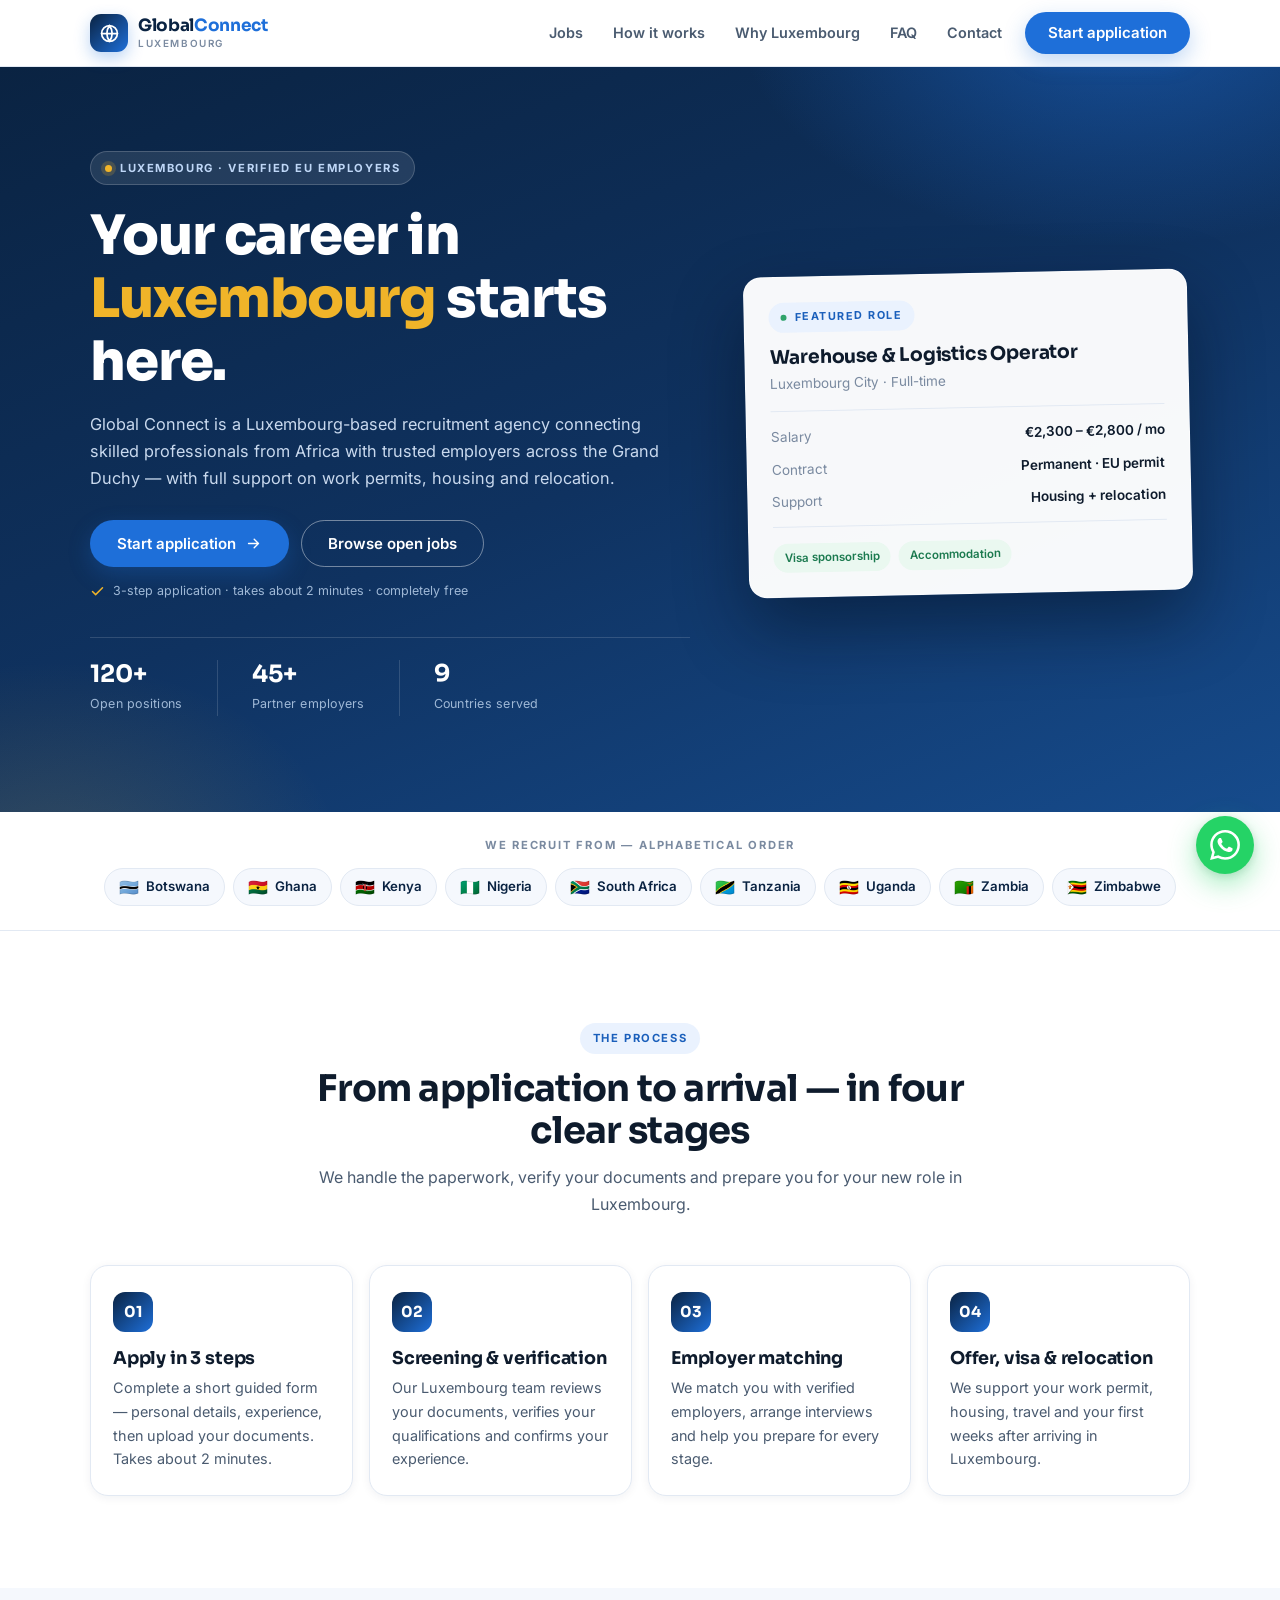
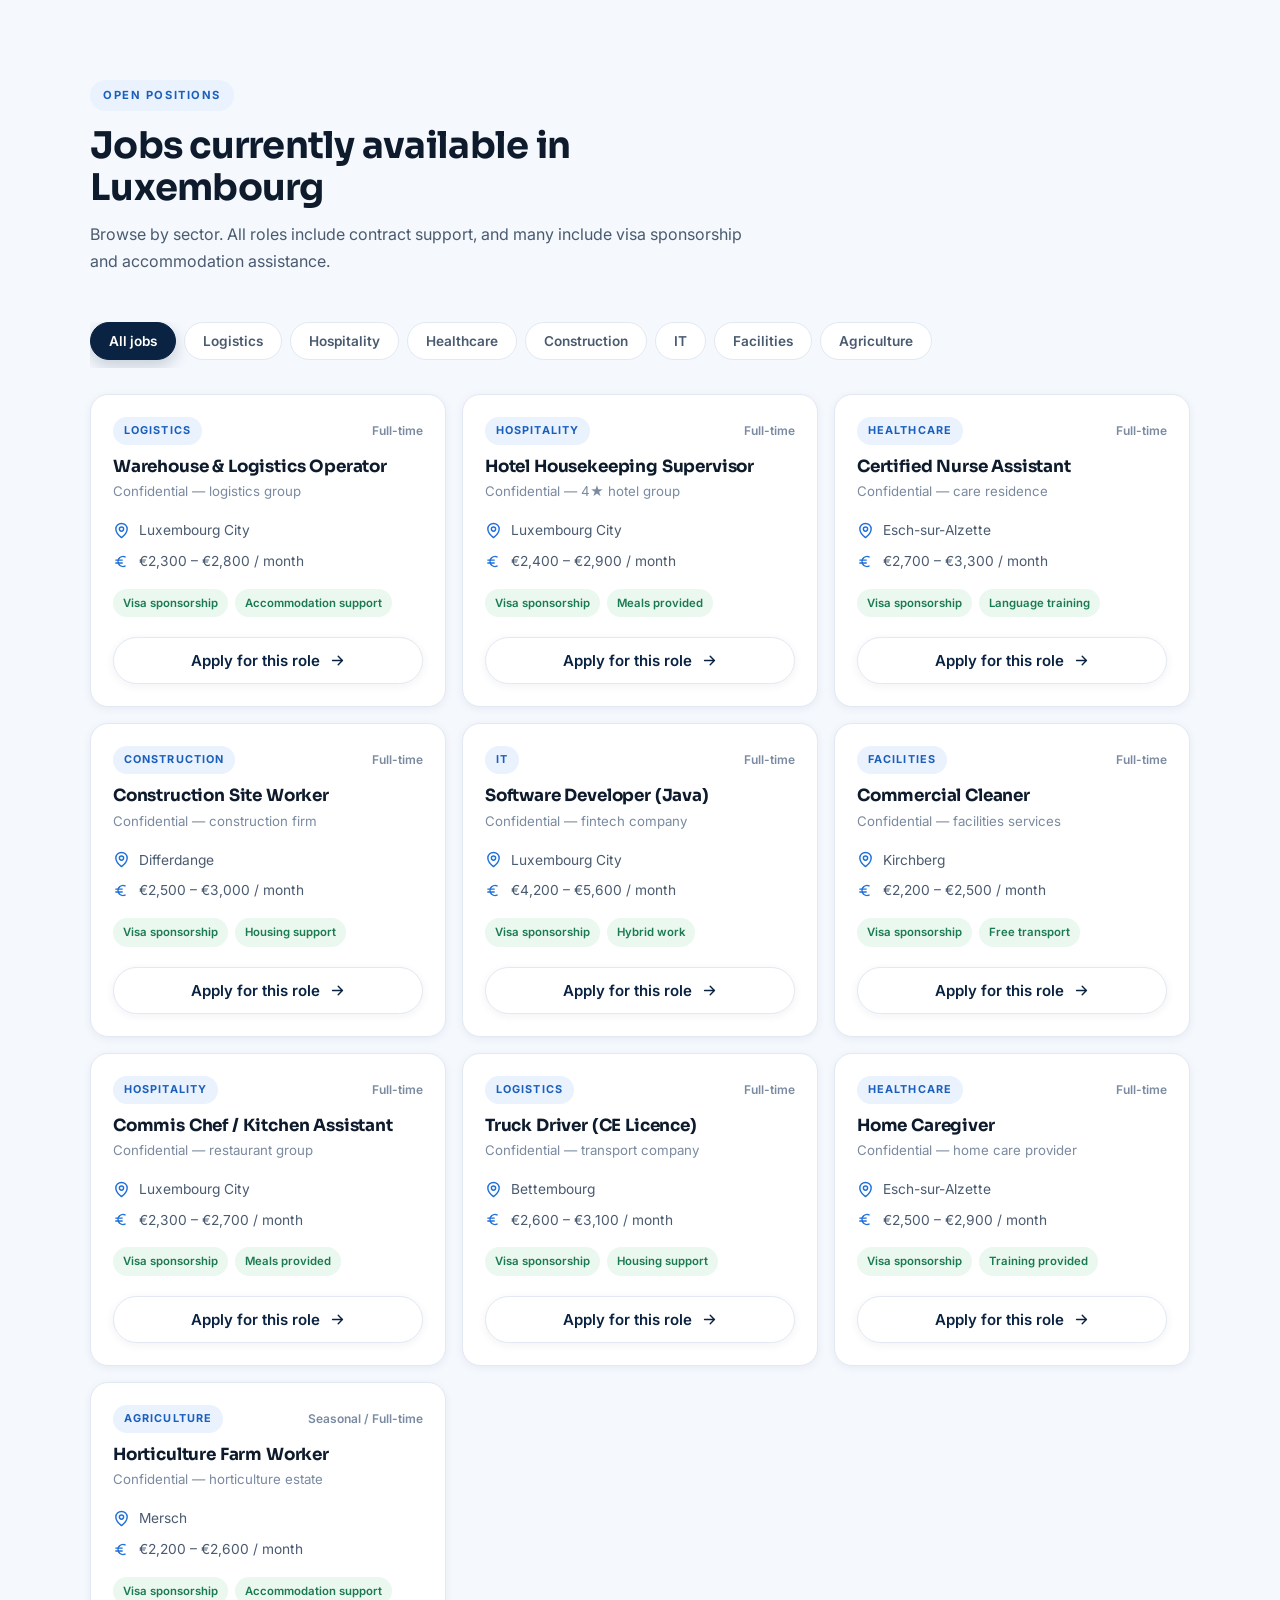
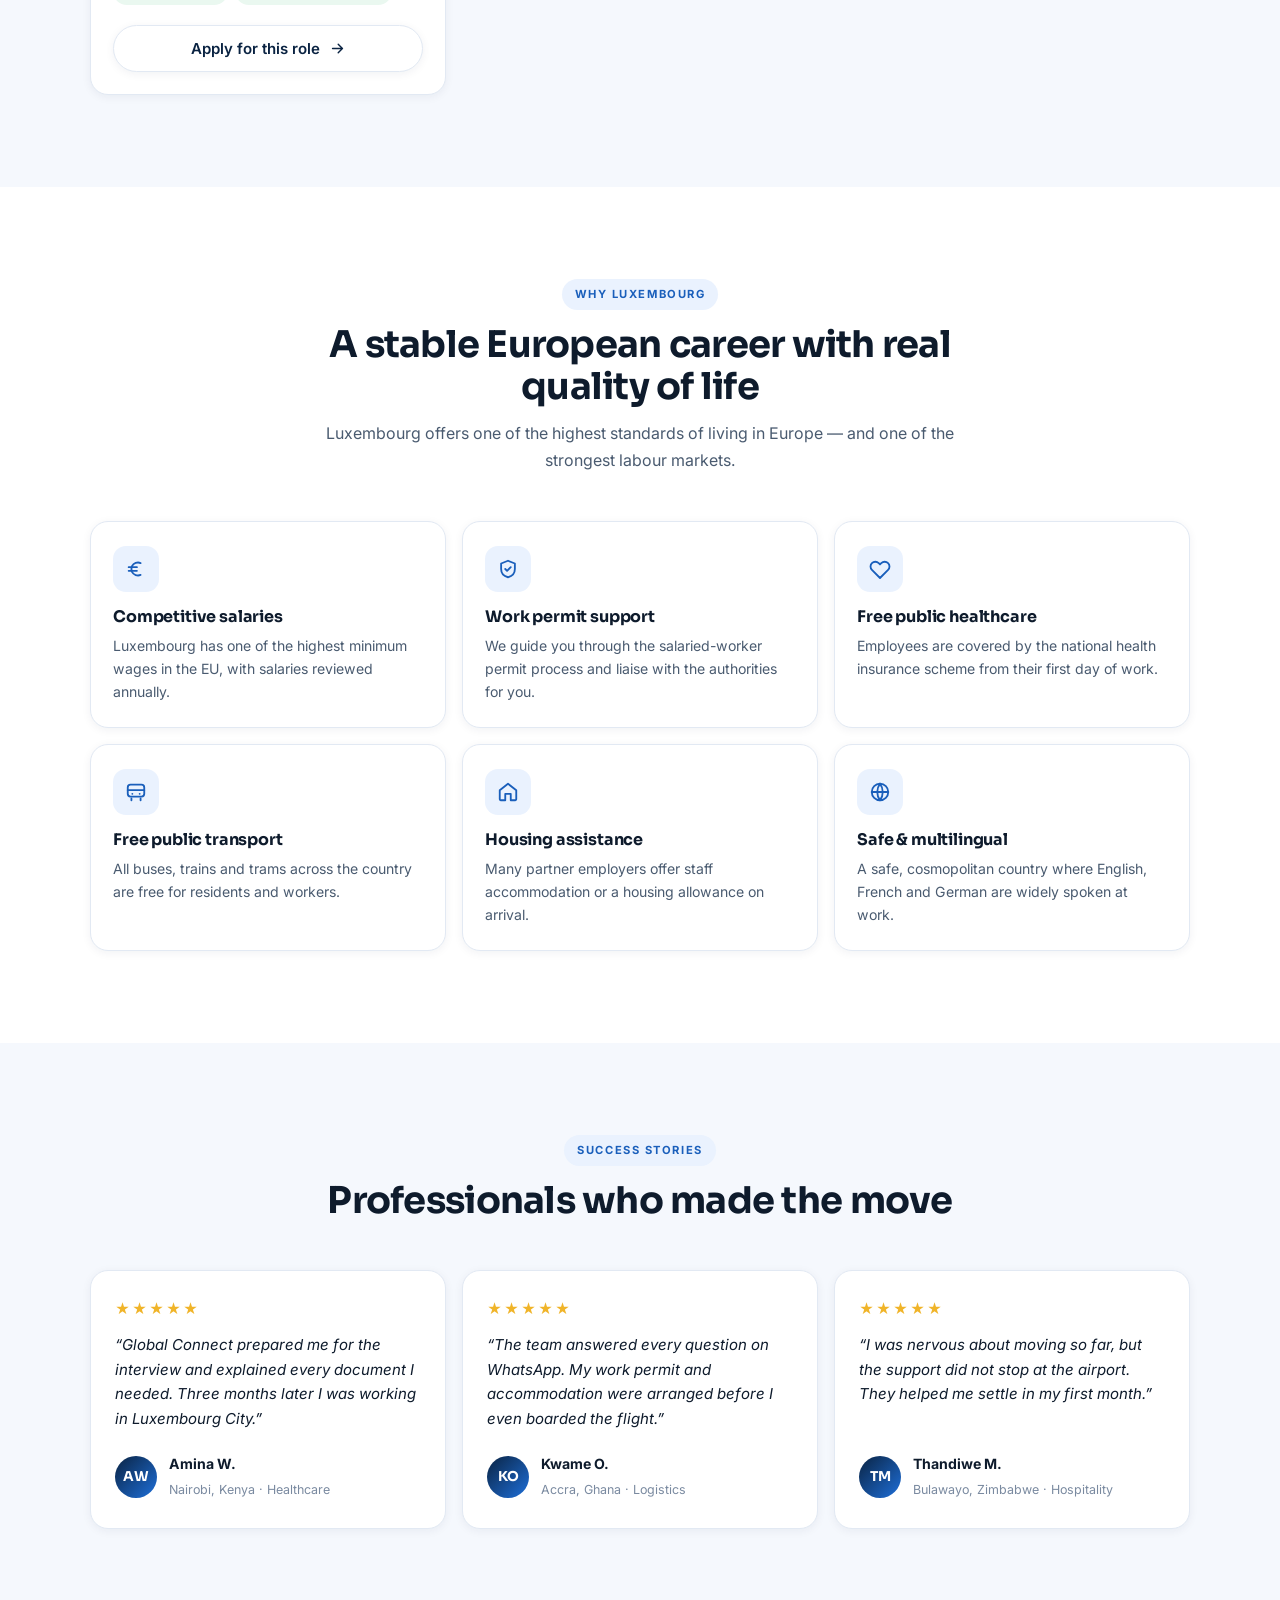
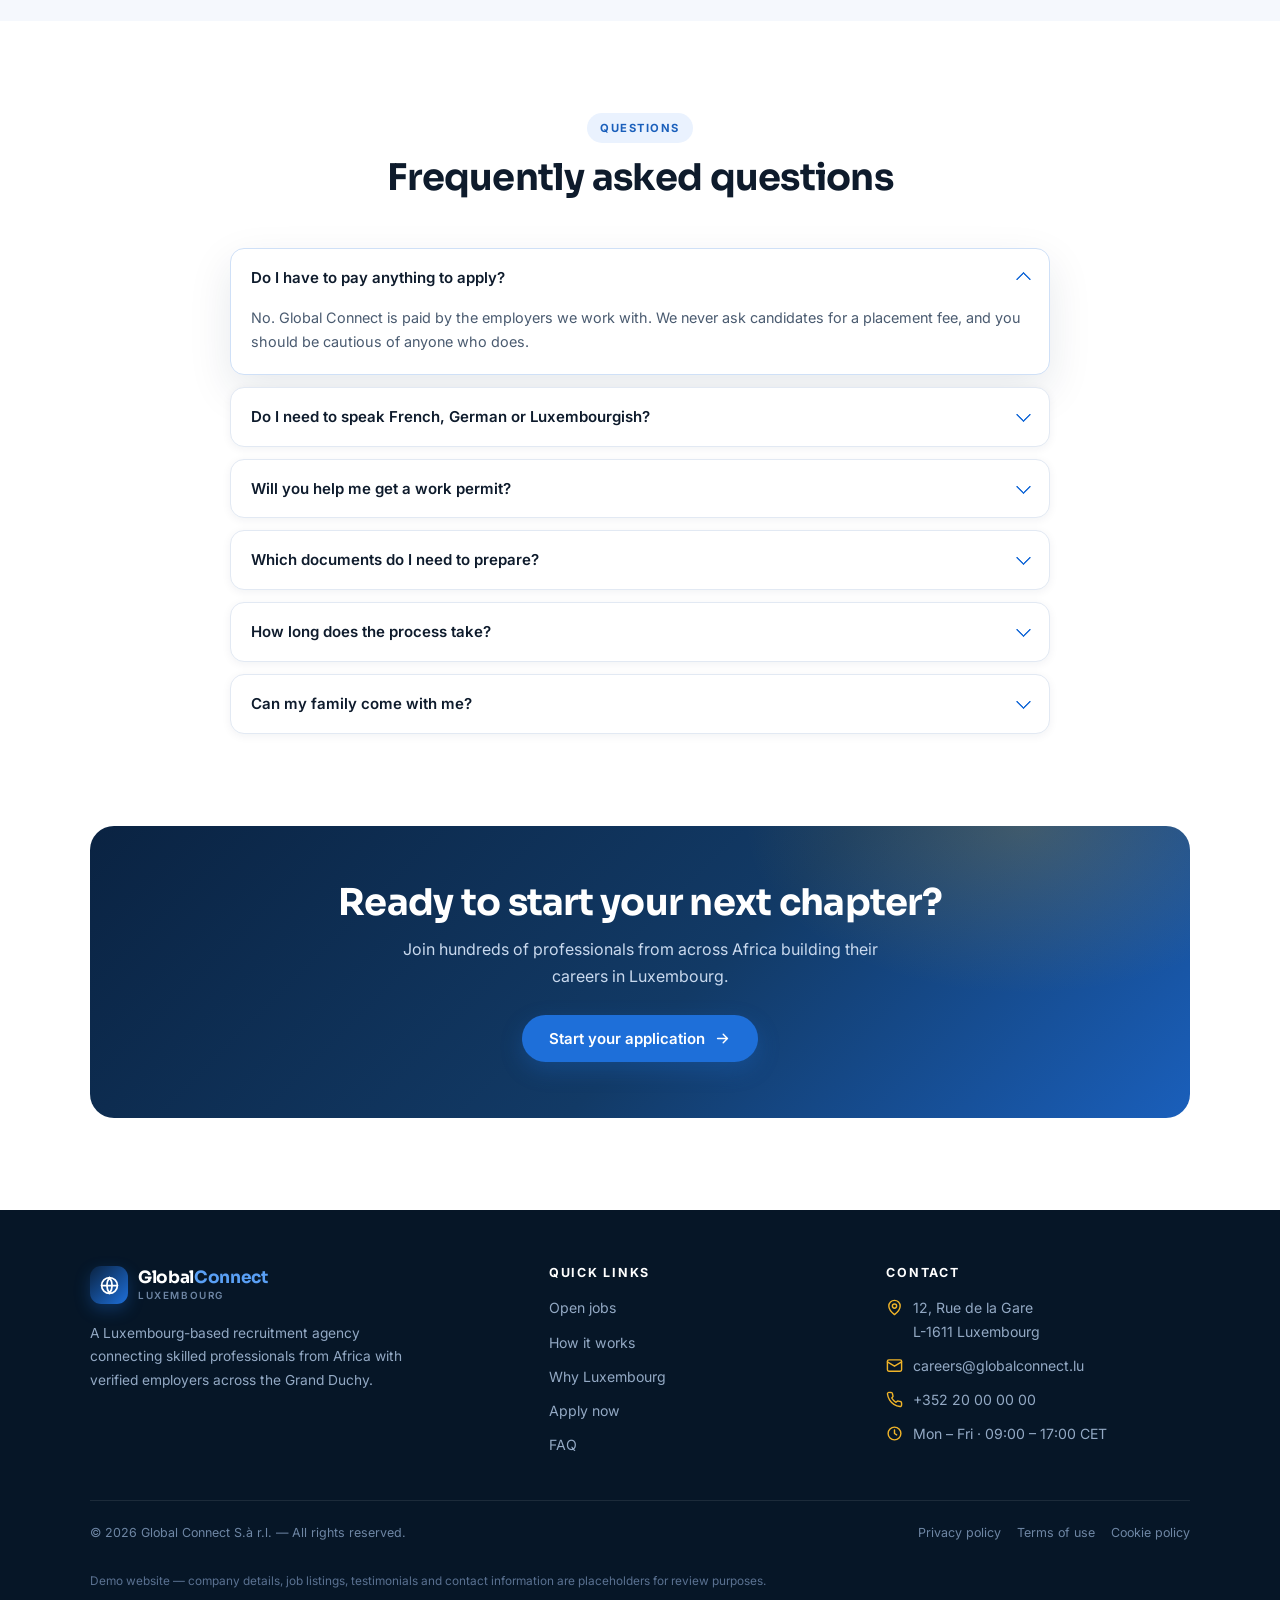
==== index.html @ c8b8f185 "first" ====
<!DOCTYPE html>
<html lang="en">
<head>
<meta charset="UTF-8">
<meta name="viewport" content="width=device-width, initial-scale=1">
<meta name="description" content="Global Connect — Luxembourg recruitment agency for professionals from Botswana, Ghana, Kenya, Nigeria, South Africa, Tanzania, Uganda, Zambia and Zimbabwe.">
<title>Global Connect — Careers in Luxembourg</title>
<link rel="preconnect" href="https://fonts.googleapis.com">
<link rel="preconnect" href="https://fonts.gstatic.com" crossorigin>
<link href="https://fonts.googleapis.com/css2?family=Inter:wght@400;500;600;700&family=Sora:wght@600;700;800&display=swap" rel="stylesheet">
<link rel="stylesheet" href="styles.css">
</head>
<body>

<!-- ICON SPRITE -->
<svg xmlns="http://www.w3.org/2000/svg" style="position:absolute;width:0;height:0;overflow:hidden" aria-hidden="true">
  <symbol id="i-globe" viewBox="0 0 24 24"><g fill="none" stroke="currentColor" stroke-width="2" stroke-linecap="round" stroke-linejoin="round"><circle cx="12" cy="12" r="9"/><path d="M3 12h18M12 3a15 15 0 0 1 0 18a15 15 0 0 1 0-18"/></g></symbol>
  <symbol id="i-arrow" viewBox="0 0 24 24"><g fill="none" stroke="currentColor" stroke-width="2" stroke-linecap="round" stroke-linejoin="round"><path d="M5 12h14M13 6l6 6-6 6"/></g></symbol>
  <symbol id="i-check" viewBox="0 0 24 24"><path d="M20 6 9 17l-5-5" fill="none" stroke="currentColor" stroke-width="2.4" stroke-linecap="round" stroke-linejoin="round"/></symbol>
  <symbol id="i-pin" viewBox="0 0 24 24"><g fill="none" stroke="currentColor" stroke-width="2" stroke-linecap="round" stroke-linejoin="round"><path d="M20 10c0 6-8 12-8 12s-8-6-8-12a8 8 0 0 1 16 0Z"/><circle cx="12" cy="10" r="3"/></g></symbol>
  <symbol id="i-euro" viewBox="0 0 24 24"><g fill="none" stroke="currentColor" stroke-width="2" stroke-linecap="round" stroke-linejoin="round"><path d="M17 5.5A7.5 7.5 0 0 0 7.6 8.9a8.4 8.4 0 0 0 0 6.2A7.5 7.5 0 0 0 17 18.5"/><path d="M4 10h9M4 14h9"/></g></symbol>
  <symbol id="i-shield" viewBox="0 0 24 24"><g fill="none" stroke="currentColor" stroke-width="2" stroke-linecap="round" stroke-linejoin="round"><path d="M12 3 4.5 6v6c0 4.5 3.2 7.9 7.5 9 4.3-1.1 7.5-4.5 7.5-9V6L12 3Z"/><path d="m9 12 2 2 4-4"/></g></symbol>
  <symbol id="i-heart" viewBox="0 0 24 24"><path d="M20.8 5.6a5.2 5.2 0 0 0-7.4 0L12 7l-1.4-1.4a5.2 5.2 0 1 0-7.4 7.4l8.8 8.8 8.8-8.8a5.2 5.2 0 0 0 0-7.4Z" fill="none" stroke="currentColor" stroke-width="2" stroke-linecap="round" stroke-linejoin="round"/></symbol>
  <symbol id="i-bus" viewBox="0 0 24 24"><g fill="none" stroke="currentColor" stroke-width="2" stroke-linecap="round" stroke-linejoin="round"><rect x="3" y="4" width="18" height="13" rx="3"/><path d="M3 10h18M7 21v-2M17 21v-2M8 14h.01M16 14h.01"/></g></symbol>
  <symbol id="i-home" viewBox="0 0 24 24"><g fill="none" stroke="currentColor" stroke-width="2" stroke-linecap="round" stroke-linejoin="round"><path d="m3 10 9-7 9 7v10a1 1 0 0 1-1 1h-5v-7H9v7H4a1 1 0 0 1-1-1V10Z"/></g></symbol>
  <symbol id="i-doc" viewBox="0 0 24 24"><g fill="none" stroke="currentColor" stroke-width="2" stroke-linecap="round" stroke-linejoin="round"><path d="M14 3H7a2 2 0 0 0-2 2v14a2 2 0 0 0 2 2h10a2 2 0 0 0 2-2V8l-5-5Z"/><path d="M14 3v5h5M9 13h6M9 17h4"/></g></symbol>
  <symbol id="i-upload" viewBox="0 0 24 24"><g fill="none" stroke="currentColor" stroke-width="2" stroke-linecap="round" stroke-linejoin="round"><path d="M21 15v4a2 2 0 0 1-2 2H5a2 2 0 0 1-2-2v-4"/><path d="M7 9l5-5 5 5M12 4v12"/></g></symbol>
  <symbol id="i-users" viewBox="0 0 24 24"><g fill="none" stroke="currentColor" stroke-width="2" stroke-linecap="round" stroke-linejoin="round"><path d="M17 21v-2a4 4 0 0 0-4-4H6a4 4 0 0 0-4 4v2"/><circle cx="9.5" cy="7" r="4"/><path d="M22 21v-2a4 4 0 0 0-3-3.9M16 3.1a4 4 0 0 1 0 7.8"/></g></symbol>
  <symbol id="i-phone" viewBox="0 0 24 24"><path d="M22 16.9v3a2 2 0 0 1-2.2 2 19.8 19.8 0 0 1-8.6-3.1 19.5 19.5 0 0 1-6-6A19.8 19.8 0 0 1 2.1 4.2 2 2 0 0 1 4.1 2h3a2 2 0 0 1 2 1.7c.1 1 .4 1.9.7 2.8a2 2 0 0 1-.5 2.1L8.1 9.9a16 16 0 0 0 6 6l1.3-1.2a2 2 0 0 1 2.1-.5c.9.3 1.8.6 2.8.7a2 2 0 0 1 1.7 2Z" fill="none" stroke="currentColor" stroke-width="2" stroke-linecap="round" stroke-linejoin="round"/></symbol>
  <symbol id="i-mail" viewBox="0 0 24 24"><g fill="none" stroke="currentColor" stroke-width="2" stroke-linecap="round" stroke-linejoin="round"><rect x="2" y="4" width="20" height="16" rx="2"/><path d="m2 7 10 6 10-6"/></g></symbol>
  <symbol id="i-clock" viewBox="0 0 24 24"><g fill="none" stroke="currentColor" stroke-width="2" stroke-linecap="round" stroke-linejoin="round"><circle cx="12" cy="12" r="9"/><path d="M12 7v5l3 2"/></g></symbol>
  <symbol id="i-info" viewBox="0 0 24 24"><g fill="none" stroke="currentColor" stroke-width="2" stroke-linecap="round" stroke-linejoin="round"><circle cx="12" cy="12" r="9"/><path d="M12 11v5M12 8h.01"/></g></symbol>
  <symbol id="i-lock" viewBox="0 0 24 24"><g fill="none" stroke="currentColor" stroke-width="2" stroke-linecap="round" stroke-linejoin="round"><rect x="4" y="10" width="16" height="11" rx="2"/><path d="M8 10V7a4 4 0 0 1 8 0v3"/></g></symbol>
  <symbol id="i-wa" viewBox="0 0 24 24"><path d="M17.472 14.382c-.297-.149-1.758-.867-2.03-.967-.273-.099-.471-.148-.67.15-.197.297-.767.966-.94 1.164-.173.199-.347.223-.644.075-.297-.15-1.255-.463-2.39-1.475-.883-.788-1.48-1.761-1.653-2.059-.173-.297-.018-.458.13-.606.134-.133.298-.347.446-.52.149-.174.198-.298.298-.497.099-.198.05-.371-.025-.52-.075-.149-.669-1.612-.916-2.207-.242-.579-.487-.5-.669-.51-.173-.008-.371-.01-.57-.01-.198 0-.52.074-.792.372-.272.297-1.04 1.016-1.04 2.479 0 1.462 1.065 2.875 1.213 3.074.149.198 2.096 3.2 5.077 4.487.709.306 1.262.489 1.694.625.712.227 1.36.195 1.871.118.571-.085 1.758-.719 2.006-1.413.248-.694.248-1.289.173-1.413-.074-.124-.272-.198-.57-.347m-5.421 7.403h-.004a9.87 9.87 0 01-5.031-1.378l-.361-.214-3.741.982.998-3.648-.235-.374a9.86 9.86 0 01-1.51-5.26c.001-5.45 4.436-9.884 9.888-9.884 2.64 0 5.122 1.03 6.988 2.898a9.825 9.825 0 012.893 6.994c-.003 5.45-4.437 9.884-9.885 9.884m8.413-18.297A11.815 11.815 0 0012.05 0C5.495 0 .16 5.335.157 11.892c0 2.096.547 4.142 1.588 5.945L.057 24l6.305-1.654a11.882 11.882 0 005.683 1.448h.005c6.554 0 11.89-5.335 11.893-11.893a11.821 11.821 0 00-3.48-8.413Z"/></symbol>
</svg>

<!-- HEADER -->
<header class="site-header">
  <div class="container header-inner">
    <a href="index.html" class="brand" aria-label="Global Connect home">
      <span class="brand-mark"><svg class="icon" aria-hidden="true"><use href="#i-globe"/></svg></span>
      <span class="brand-text">Global<span>Connect</span><small>Luxembourg</small></span>
    </a>
    <nav class="nav" id="nav">
      <ul class="nav-links" id="navLinks">
        <li><a href="#jobs">Jobs</a></li>
        <li><a href="#how">How it works</a></li>
        <li><a href="#benefits">Why Luxembourg</a></li>
        <li><a href="#faq">FAQ</a></li>
        <li><a href="#contact">Contact</a></li>
        <li class="nav-links-cta"><a href="apply.html" class="btn btn-primary">Start application</a></li>
      </ul>
      <a href="apply.html" class="btn btn-primary nav-cta">Start application</a>
      <button class="nav-toggle" id="navToggle" aria-label="Open menu" aria-expanded="false" aria-controls="navLinks">
        <span></span><span></span><span></span>
      </button>
    </nav>
  </div>
</header>

<main>
  <!-- HERO -->
  <section class="hero" id="home">
    <div class="container hero-inner">
      <div class="hero-copy">
        <span class="eyebrow">Luxembourg · Verified EU employers</span>
        <h1>Your career in <span class="hl">Luxembourg</span> starts here.</h1>
        <p class="lede">
          Global Connect is a Luxembourg-based recruitment agency connecting skilled professionals
          from Africa with trusted employers across the Grand Duchy — with full support on work permits,
          housing and relocation.
        </p>
        <div class="hero-actions">
          <a href="apply.html" class="btn btn-primary">Start application <svg class="icon" aria-hidden="true"><use href="#i-arrow"/></svg></a>
          <a href="#jobs" class="btn btn-outline">Browse open jobs</a>
        </div>
        <p class="hero-micro">
          <svg class="icon" aria-hidden="true"><use href="#i-check"/></svg>
          3-step application · takes about 2 minutes · completely free
        </p>
        <ul class="hero-stats">
          <li><strong>120+</strong><span>Open positions</span></li>
          <li><strong>45+</strong><span>Partner employers</span></li>
          <li><strong>9</strong><span>Countries served</span></li>
        </ul>
      </div>
      <aside class="hero-card" aria-label="Featured job">
        <div class="hc-top">Featured role</div>
        <h3>Warehouse &amp; Logistics Operator</h3>
        <p class="hc-company">Luxembourg City · Full-time</p>
        <div class="hc-rows">
          <div><span>Salary</span><strong>€2,300 – €2,800 / mo</strong></div>
          <div><span>Contract</span><strong>Permanent · EU permit</strong></div>
          <div><span>Support</span><strong>Housing + relocation</strong></div>
        </div>
        <div class="hc-tags"><span>Visa sponsorship</span><span>Accommodation</span></div>
      </aside>
    </div>
  </section>

  <!-- COUNTRY STRIP (ALPHABETICAL) -->
  <div class="country-strip">
    <div class="container">
      <p class="cs-label">We recruit from — alphabetical order</p>
      <ul class="cs-list">
        <li><span>🇧🇼</span>Botswana</li>
        <li><span>🇬🇭</span>Ghana</li>
        <li><span>🇰🇪</span>Kenya</li>
        <li><span>🇳🇬</span>Nigeria</li>
        <li><span>🇿🇦</span>South Africa</li>
        <li><span>🇹🇿</span>Tanzania</li>
        <li><span>🇺🇬</span>Uganda</li>
        <li><span>🇿🇲</span>Zambia</li>
        <li><span>🇿🇼</span>Zimbabwe</li>
      </ul>
    </div>
  </div>

  <!-- HOW IT WORKS -->
  <section class="section" id="how">
    <div class="container">
      <div class="section-head center reveal">
        <span class="eyebrow">The process</span>
        <h2>From application to arrival — in four clear stages</h2>
        <p>We handle the paperwork, verify your documents and prepare you for your new role in Luxembourg.</p>
      </div>
      <div class="steps">
        <article class="step reveal">
          <div class="step-num">01</div>
          <h3>Apply in 3 steps</h3>
          <p>Complete a short guided form — personal details, experience, then upload your documents. Takes about 2 minutes.</p>
        </article>
        <article class="step reveal">
          <div class="step-num">02</div>
          <h3>Screening &amp; verification</h3>
          <p>Our Luxembourg team reviews your documents, verifies your qualifications and confirms your experience.</p>
        </article>
        <article class="step reveal">
          <div class="step-num">03</div>
          <h3>Employer matching</h3>
          <p>We match you with verified employers, arrange interviews and help you prepare for every stage.</p>
        </article>
        <article class="step reveal">
          <div class="step-num">04</div>
          <h3>Offer, visa &amp; relocation</h3>
          <p>We support your work permit, housing, travel and your first weeks after arriving in Luxembourg.</p>
        </article>
      </div>
    </div>
  </section>

  <!-- JOBS -->
  <section class="section section-soft" id="jobs">
    <div class="container">
      <div class="section-head reveal">
        <span class="eyebrow">Open positions</span>
        <h2>Jobs currently available in Luxembourg</h2>
        <p>Browse by sector. All roles include contract support, and many include visa sponsorship and accommodation assistance.</p>
      </div>
      <div class="filters" id="filters" role="tablist" aria-label="Filter jobs by sector">
        <button class="filter active" data-sector="All" role="tab" aria-selected="true">All jobs</button>
        <button class="filter" data-sector="Logistics" role="tab" aria-selected="false">Logistics</button>
        <button class="filter" data-sector="Hospitality" role="tab" aria-selected="false">Hospitality</button>
        <button class="filter" data-sector="Healthcare" role="tab" aria-selected="false">Healthcare</button>
        <button class="filter" data-sector="Construction" role="tab" aria-selected="false">Construction</button>
        <button class="filter" data-sector="IT" role="tab" aria-selected="false">IT</button>
        <button class="filter" data-sector="Facilities" role="tab" aria-selected="false">Facilities</button>
        <button class="filter" data-sector="Agriculture" role="tab" aria-selected="false">Agriculture</button>
      </div>
      <div class="jobs-grid" id="jobsGrid"></div>
    </div>
  </section>

  <!-- BENEFITS -->
  <section class="section" id="benefits">
    <div class="container">
      <div class="section-head center reveal">
        <span class="eyebrow">Why Luxembourg</span>
        <h2>A stable European career with real quality of life</h2>
        <p>Luxembourg offers one of the highest standards of living in Europe — and one of the strongest labour markets.</p>
      </div>
      <div class="benefits-grid">
        <article class="benefit reveal">
          <div class="benefit-icon"><svg class="icon" aria-hidden="true"><use href="#i-euro"/></svg></div>
          <h3>Competitive salaries</h3>
          <p>Luxembourg has one of the highest minimum wages in the EU, with salaries reviewed annually.</p>
        </article>
        <article class="benefit reveal">
          <div class="benefit-icon"><svg class="icon" aria-hidden="true"><use href="#i-shield"/></svg></div>
          <h3>Work permit support</h3>
          <p>We guide you through the salaried-worker permit process and liaise with the authorities for you.</p>
        </article>
        <article class="benefit reveal">
          <div class="benefit-icon"><svg class="icon" aria-hidden="true"><use href="#i-heart"/></svg></div>
          <h3>Free public healthcare</h3>
          <p>Employees are covered by the national health insurance scheme from their first day of work.</p>
        </article>
        <article class="benefit reveal">
          <div class="benefit-icon"><svg class="icon" aria-hidden="true"><use href="#i-bus"/></svg></div>
          <h3>Free public transport</h3>
          <p>All buses, trains and trams across the country are free for residents and workers.</p>
        </article>
        <article class="benefit reveal">
          <div class="benefit-icon"><svg class="icon" aria-hidden="true"><use href="#i-home"/></svg></div>
          <h3>Housing assistance</h3>
          <p>Many partner employers offer staff accommodation or a housing allowance on arrival.</p>
        </article>
        <article class="benefit reveal">
          <div class="benefit-icon"><svg class="icon" aria-hidden="true"><use href="#i-globe"/></svg></div>
          <h3>Safe &amp; multilingual</h3>
          <p>A safe, cosmopolitan country where English, French and German are widely spoken at work.</p>
        </article>
      </div>
    </div>
  </section>

  <!-- TESTIMONIALS -->
  <section class="section section-soft">
    <div class="container">
      <div class="section-head center reveal">
        <span class="eyebrow">Success stories</span>
        <h2>Professionals who made the move</h2>
      </div>
      <div class="quotes">
        <article class="quote reveal">
          <div class="stars" aria-hidden="true">★★★★★</div>
          <p>“Global Connect prepared me for the interview and explained every document I needed. Three months later I was working in Luxembourg City.”</p>
          <footer><span class="avatar">AW</span><div><strong>Amina W.</strong><small>Nairobi, Kenya · Healthcare</small></div></footer>
        </article>
        <article class="quote reveal">
          <div class="stars" aria-hidden="true">★★★★★</div>
          <p>“The team answered every question on WhatsApp. My work permit and accommodation were arranged before I even boarded the flight.”</p>
          <footer><span class="avatar">KO</span><div><strong>Kwame O.</strong><small>Accra, Ghana · Logistics</small></div></footer>
        </article>
        <article class="quote reveal">
          <div class="stars" aria-hidden="true">★★★★★</div>
          <p>“I was nervous about moving so far, but the support did not stop at the airport. They helped me settle in my first month.”</p>
          <footer><span class="avatar">TM</span><div><strong>Thandiwe M.</strong><small>Bulawayo, Zimbabwe · Hospitality</small></div></footer>
        </article>
      </div>
    </div>
  </section>

  <!-- FAQ -->
  <section class="section" id="faq">
    <div class="container">
      <div class="section-head center reveal">
        <span class="eyebrow">Questions</span>
        <h2>Frequently asked questions</h2>
      </div>
      <div class="faq-list">
        <details class="faq" open>
          <summary>Do I have to pay anything to apply?</summary>
          <div class="faq-body">No. Global Connect is paid by the employers we work with. We never ask candidates for a placement fee, and you should be cautious of anyone who does.</div>
        </details>
        <details class="faq">
          <summary>Do I need to speak French, German or Luxembourgish?</summary>
          <div class="faq-body">It depends on the role. Many positions in logistics, IT, cleaning and international hospitality operate in English. Roles involving customers or public services may require French or German — the language level is always stated in the job description.</div>
        </details>
        <details class="faq">
          <summary>Will you help me get a work permit?</summary>
          <div class="faq-body">Yes. Once you have a signed offer, we guide you through the salaried-worker (travailleur salarié) permit application, help you prepare the document file and liaise with the Luxembourg immigration authorities.</div>
        </details>
        <details class="faq">
          <summary>Which documents do I need to prepare?</summary>
          <div class="faq-body">A current CV, your passport or national ID, academic or professional certificates, and proof of experience where relevant. Some employers may also request a police clearance certificate and a medical certificate.</div>
        </details>
        <details class="faq">
          <summary>How long does the process take?</summary>
          <div class="faq-body">From application to arrival, most candidates take between 2 and 4 months. This includes screening, interviews, the permit application and visa processing.</div>
        </details>
        <details class="faq">
          <summary>Can my family come with me?</summary>
          <div class="faq-body">Once you hold a valid residence permit and meet the income requirements, you may be eligible to apply for family reunification for your spouse and dependent children.</div>
        </details>
      </div>
    </div>
  </section>

  <!-- CTA BAND -->
  <section class="section" style="padding-top:0;">
    <div class="container">
      <div class="cta-band reveal">
        <h2>Ready to start your next chapter?</h2>
        <p>Join hundreds of professionals from across Africa building their careers in Luxembourg.</p>
        <a href="apply.html" class="btn btn-primary">Start your application <svg class="icon" aria-hidden="true"><use href="#i-arrow"/></svg></a>
      </div>
    </div>
  </section>
</main>

<!-- FOOTER -->
<footer class="site-footer" id="contact">
  <div class="container">
    <div class="footer-grid">
      <div class="footer-brand">
        <a href="index.html" class="brand" aria-label="Global Connect home">
          <span class="brand-mark"><svg class="icon" aria-hidden="true"><use href="#i-globe"/></svg></span>
          <span class="brand-text">Global<span>Connect</span><small>Luxembourg</small></span>
        </a>
        <p>A Luxembourg-based recruitment agency connecting skilled professionals from Africa with verified employers across the Grand Duchy.</p>
      </div>
      <div class="footer-col">
        <h4>Quick links</h4>
        <ul>
          <li><a href="#jobs">Open jobs</a></li>
          <li><a href="#how">How it works</a></li>
          <li><a href="#benefits">Why Luxembourg</a></li>
          <li><a href="apply.html">Apply now</a></li>
          <li><a href="#faq">FAQ</a></li>
        </ul>
      </div>
      <div class="footer-col">
        <h4>Contact</h4>
        <ul class="footer-contact">
          <li><svg class="icon" aria-hidden="true"><use href="#i-pin"/></svg><span>12, Rue de la Gare<br>L-1611 Luxembourg</span></li>
          <li><svg class="icon" aria-hidden="true"><use href="#i-mail"/></svg><a href="mailto:careers@globalconnect.lu">careers@globalconnect.lu</a></li>
          <li><svg class="icon" aria-hidden="true"><use href="#i-phone"/></svg><a href="tel:+35220000000">+352 20 00 00 00</a></li>
          <li><svg class="icon" aria-hidden="true"><use href="#i-clock"/></svg><span>Mon – Fri · 09:00 – 17:00 CET</span></li>
        </ul>
      </div>
    </div>
    <div class="footer-bottom">
      <span>© <span id="year"></span> Global Connect S.à r.l. — All rights reserved.</span>
      <div class="legal">
        <a href="#">Privacy policy</a>
        <a href="#">Terms of use</a>
        <a href="#">Cookie policy</a>
      </div>
    </div>
    <p style="font-size:.74rem;color:#5A7191;padding-bottom:24px;margin:0;">
      Demo website — company details, job listings, testimonials and contact information are placeholders for review purposes.
    </p>
  </div>
</footer>

<!-- FLOATING WHATSAPP BUTTON -->
<a href="https://wa.me/35220000000?text=Hello%20Global%20Connect%2C%20I%20would%20like%20to%20ask%20about%20job%20opportunities%20in%20Luxembourg." class="wa-float" id="waFloat" target="_blank" rel="noopener" aria-label="Chat with an agent on WhatsApp">
  <span class="wa-icon"><svg aria-hidden="true"><use href="#i-wa"/></svg></span>
  <span class="wa-text">Chat with an agent</span>
</a>

<script src="script.js"></script>
</body>
</html>
---- styles.css ----
/* ============================================================
   GLOBAL CONNECT — SHARED STYLES
   ============================================================ */

/* 1. TOKENS & RESET */
:root{
  --navy:#0A2342;
  --navy-700:#123A66;
  --navy-900:#061627;
  --blue:#1E6FD9;
  --blue-600:#1A5FBB;
  --blue-50:#EAF2FE;
  --gold:#F0B429;
  --ink:#0E1B2C;
  --body:#4A5B70;
  --muted:#7A8AA0;
  --line:#E2E9F3;
  --bg-soft:#F5F8FD;
  --white:#fff;
  --green:#2FA36B;
  --green-50:#EAF8F0;
  --wa:#25D366;
  --wa-dark:#1EBE5A;
  --red:#D64545;
  --radius:18px;
  --radius-sm:12px;
  --shadow-sm:0 2px 10px rgba(10,35,66,.06);
  --shadow:0 16px 44px rgba(10,35,66,.10);
  --max:1140px;
  --font-head:'Sora',system-ui,-apple-system,sans-serif;
  --font-body:'Inter',system-ui,-apple-system,'Segoe UI',Roboto,sans-serif;
}
*,*::before,*::after{box-sizing:border-box}
html{scroll-behavior:smooth;-webkit-text-size-adjust:100%}
body{
  margin:0;font-family:var(--font-body);font-size:16px;line-height:1.65;
  color:var(--body);background:var(--white);-webkit-font-smoothing:antialiased;
}
img{max-width:100%;display:block}
a{color:inherit}
h1,h2,h3,h4{font-family:var(--font-head);color:var(--ink);margin:0 0 12px;line-height:1.15;letter-spacing:-.02em}
h1{font-size:clamp(2rem,7vw,3.4rem);font-weight:800}
h2{font-size:clamp(1.55rem,4.6vw,2.3rem);font-weight:700}
h3{font-size:1.1rem;font-weight:700;letter-spacing:-.01em}
p{margin:0 0 16px}
ul{margin:0;padding:0;list-style:none}
button{font-family:inherit}
section{scroll-margin-top:82px}
.container{width:100%;max-width:var(--max);margin:0 auto;padding:0 20px}
.icon{width:22px;height:22px;flex:none;display:inline-block;vertical-align:middle}

/* 2. BUTTONS */
.btn{
  display:inline-flex;align-items:center;justify-content:center;gap:9px;
  padding:14px 26px;border-radius:999px;border:1.5px solid transparent;
  font-size:.94rem;font-weight:600;line-height:1;text-decoration:none;
  cursor:pointer;transition:transform .18s,background .18s,box-shadow .18s,border-color .18s;
  white-space:nowrap;background:none;
}
.btn .icon{width:17px;height:17px}
.btn-primary{background:var(--blue);color:#fff;box-shadow:0 8px 22px rgba(30,111,217,.28)}
.btn-primary:hover{background:var(--blue-600);transform:translateY(-2px);box-shadow:0 12px 26px rgba(30,111,217,.34)}
.btn-outline{background:transparent;border-color:rgba(255,255,255,.42);color:#fff}
.btn-outline:hover{background:rgba(255,255,255,.12);border-color:#fff;transform:translateY(-2px)}
.btn-ghost{background:#fff;color:var(--navy);border-color:var(--line);box-shadow:var(--shadow-sm)}
.btn-ghost:hover{background:var(--blue-50);border-color:#BBD5F7;color:var(--blue-600)}
.btn-ghost-dark{background:#fff;color:var(--navy);border:1.5px solid var(--line)}
.btn-ghost-dark:hover{background:var(--blue-50);border-color:#BBD5F7;color:var(--blue-600)}
.btn-whatsapp{background:var(--wa);color:#fff;box-shadow:0 8px 22px rgba(37,211,102,.35)}
.btn-whatsapp:hover{background:var(--wa-dark);transform:translateY(-2px);box-shadow:0 12px 28px rgba(37,211,102,.42)}
.btn-whatsapp .icon{width:19px;height:19px}
.btn:focus-visible,a:focus-visible,input:focus-visible,select:focus-visible,textarea:focus-visible,.filter:focus-visible{outline:3px solid #9CC4F5;outline-offset:2px}

/* 3. HEADER */
.site-header{
  position:sticky;top:0;z-index:100;background:rgba(255,255,255,.95);
  backdrop-filter:blur(12px);-webkit-backdrop-filter:blur(12px);
  border-bottom:1px solid var(--line);
}
.header-inner{display:flex;align-items:center;justify-content:space-between;height:66px;gap:14px}
.brand{display:flex;align-items:center;gap:10px;text-decoration:none}
.brand-mark{
  width:38px;height:38px;border-radius:11px;flex:none;
  background:linear-gradient(135deg,var(--navy) 0%,var(--blue) 100%);
  display:grid;place-items:center;color:#fff;box-shadow:0 6px 16px rgba(30,111,217,.30);
}
.brand-mark .icon{width:21px;height:21px}
.brand-text{font-family:var(--font-head);font-weight:700;font-size:1.06rem;color:var(--navy);letter-spacing:-.02em;line-height:1.1}
.brand-text small{display:block;font-family:var(--font-body);font-size:.62rem;font-weight:600;letter-spacing:.16em;text-transform:uppercase;color:var(--muted);margin-top:2px}
.brand-text span{color:var(--blue)}

.nav{display:flex;align-items:center;gap:10px}
.nav-links{
  display:none;position:absolute;top:100%;left:0;right:0;flex-direction:column;gap:2px;
  padding:14px 20px 22px;background:#fff;border-bottom:1px solid var(--line);
  box-shadow:0 24px 40px rgba(10,35,66,.12);
}
.nav.open .nav-links{display:flex}
.nav-links a{display:block;padding:12px 8px;text-decoration:none;color:var(--ink);font-weight:600;font-size:.95rem;border-radius:10px}
.nav-links a:hover{background:var(--blue-50);color:var(--blue-600)}
.nav-links-cta{padding-top:10px}
.nav-links-cta .btn{width:100%}
.nav-cta{display:none}
.nav-toggle{width:44px;height:44px;border-radius:12px;border:1px solid var(--line);background:#fff;display:grid;place-items:center;gap:4px;cursor:pointer;padding:0}
.nav-toggle span{display:block;width:19px;height:2px;background:var(--navy);border-radius:2px;transition:.22s}
.nav-toggle.open span:nth-child(1){transform:translateY(6px) rotate(45deg)}
.nav-toggle.open span:nth-child(2){opacity:0}
.nav-toggle.open span:nth-child(3){transform:translateY(-6px) rotate(-45deg)}
@media(min-width:920px){
  .nav-toggle{display:none}
  .nav-links{display:flex;position:static;flex-direction:row;align-items:center;gap:4px;padding:0;box-shadow:none;border:0;background:none}
  .nav-links a{padding:9px 13px;font-size:.9rem;color:var(--body)}
  .nav-links-cta{display:none}
  .nav-cta{display:inline-flex;padding:12px 22px}
}

/* 4. HERO */
.hero{
  position:relative;overflow:hidden;
  background:linear-gradient(158deg,#0A2342 0%,#0F3260 52%,#164B8C 100%);
  color:#fff;padding:56px 0 64px;
}
.hero::before{
  content:"";position:absolute;inset:0;pointer-events:none;
  background:
    radial-gradient(560px 340px at 88% -8%,rgba(30,111,217,.55),transparent 70%),
    radial-gradient(420px 300px at 4% 108%,rgba(240,180,41,.16),transparent 70%);
}
.hero-inner{position:relative;z-index:1}
.hero .eyebrow{
  display:inline-flex;align-items:center;gap:8px;
  font-size:.7rem;font-weight:700;letter-spacing:.14em;text-transform:uppercase;
  color:#BFD7F7;background:rgba(255,255,255,.10);border:1px solid rgba(255,255,255,.18);
  padding:7px 14px;border-radius:999px;margin-bottom:20px;
}
.hero .eyebrow::before{content:"";width:7px;height:7px;border-radius:50%;background:var(--gold);box-shadow:0 0 0 4px rgba(240,180,41,.18)}
.hero h1{color:#fff;margin-bottom:18px}
.hero h1 .hl{color:var(--gold);position:relative;white-space:nowrap}
.hero .lede{color:#C9D9EE;font-size:1.02rem;max-width:600px;margin-bottom:28px}
.hero-actions{display:flex;flex-wrap:wrap;gap:12px;margin-bottom:14px}
.hero-actions .btn{flex:1 1 auto;min-width:170px}
.hero-micro{font-size:.78rem;color:#9FB8D6;display:flex;align-items:center;gap:8px;margin-bottom:36px}
.hero-micro .icon{width:15px;height:15px;color:var(--gold)}
.hero-stats{display:flex;flex-wrap:wrap;gap:14px 0;border-top:1px solid rgba(255,255,255,.14);padding-top:22px}
.hero-stats li{flex:1 1 33.33%;min-width:110px;padding-right:12px}
.hero-stats strong{display:block;font-family:var(--font-head);font-size:1.5rem;color:#fff;line-height:1.2}
.hero-stats span{font-size:.78rem;color:#9FB8D6;letter-spacing:.02em}

.hero-card{
  display:none;background:rgba(255,255,255,.97);color:var(--ink);
  border-radius:var(--radius);padding:24px;box-shadow:0 30px 70px rgba(3,12,25,.45);
  border:1px solid rgba(255,255,255,.6);
}
.hero-card .hc-top{
  display:inline-flex;align-items:center;gap:8px;font-size:.68rem;font-weight:700;
  letter-spacing:.14em;text-transform:uppercase;color:var(--blue-600);
  background:var(--blue-50);padding:6px 12px;border-radius:999px;margin-bottom:14px;
}
.hero-card .hc-top::before{content:"";width:6px;height:6px;border-radius:50%;background:var(--green)}
.hero-card h3{font-size:1.18rem;margin-bottom:4px}
.hc-company{font-size:.85rem;color:var(--muted);margin-bottom:16px}
.hc-rows{display:grid;gap:10px;border-top:1px solid var(--line);border-bottom:1px solid var(--line);padding:14px 0;margin-bottom:16px}
.hc-rows div{display:flex;justify-content:space-between;gap:12px;font-size:.85rem}
.hc-rows span{color:var(--muted)}
.hc-rows strong{color:var(--ink);font-weight:600;text-align:right}
.hc-tags{display:flex;flex-wrap:wrap;gap:8px}
.hc-tags span{font-size:.72rem;font-weight:600;color:#1B7A4F;background:var(--green-50);padding:5px 11px;border-radius:999px}
@media(min-width:960px){
  .hero{padding:84px 0 96px}
  .hero-inner{display:grid;grid-template-columns:1.15fr .85fr;gap:56px;align-items:center}
  .hero-actions .btn{flex:0 0 auto}
  .hero-card{display:block;transform:rotate(-1.2deg);transition:transform .4s ease}
  .hero-card:hover{transform:rotate(0) translateY(-4px)}
  .hero-stats li{flex:0 0 auto;padding-right:34px;margin-right:34px;border-right:1px solid rgba(255,255,255,.14)}
  .hero-stats li:last-child{border-right:0;margin-right:0;padding-right:0}
}

/* 5. COUNTRY STRIP */
.country-strip{background:var(--white);border-bottom:1px solid var(--line);padding:24px 0}
.country-strip .cs-label{
  text-align:center;font-size:.7rem;font-weight:700;letter-spacing:.16em;
  text-transform:uppercase;color:var(--muted);margin-bottom:14px;
}
.cs-list{display:flex;flex-wrap:wrap;justify-content:center;gap:8px}
.cs-list li{
  display:inline-flex;align-items:center;gap:7px;
  font-size:.83rem;font-weight:600;color:var(--navy);
  background:var(--bg-soft);border:1px solid var(--line);
  padding:7px 14px;border-radius:999px;
}
.cs-list li span{font-size:1rem;line-height:1}

/* 6. SECTIONS */
.section{padding:clamp(56px,8vw,92px) 0}
.section-soft{background:var(--bg-soft)}
.section-head{max-width:660px;margin-bottom:clamp(30px,5vw,48px)}
.section-head.center{margin-left:auto;margin-right:auto;text-align:center}
.eyebrow{
  display:inline-block;font-size:.7rem;font-weight:700;letter-spacing:.14em;
  text-transform:uppercase;color:var(--blue-600);
  background:var(--blue-50);padding:6px 13px;border-radius:999px;margin-bottom:14px;
}
.section-head p{font-size:1rem;color:var(--body);margin:0}

/* 7. HOW IT WORKS */
.steps{display:grid;gap:16px}
.step{
  position:relative;background:#fff;border:1px solid var(--line);
  border-radius:var(--radius);padding:26px 22px 24px;
  box-shadow:var(--shadow-sm);transition:.25s ease;
}
.step:hover{transform:translateY(-4px);box-shadow:var(--shadow);border-color:#CFE0F7}
.step-num{
  width:40px;height:40px;border-radius:12px;display:grid;place-items:center;
  background:linear-gradient(135deg,var(--navy),var(--blue));color:#fff;
  font-family:var(--font-head);font-weight:700;font-size:.95rem;margin-bottom:16px;
}
.step h3{margin-bottom:8px}
.step p{font-size:.9rem;margin:0;color:var(--body)}
@media(min-width:640px){.steps{grid-template-columns:1fr 1fr}}
@media(min-width:1000px){.steps{grid-template-columns:repeat(4,1fr)}}

/* 8. JOBS */
.filters{display:flex;gap:8px;overflow-x:auto;padding-bottom:8px;margin-bottom:26px;scrollbar-width:none}
.filters::-webkit-scrollbar{display:none}
.filter{
  flex:none;padding:10px 18px;border-radius:999px;border:1px solid var(--line);
  background:#fff;color:var(--body);font-size:.85rem;font-weight:600;cursor:pointer;
  transition:.18s;white-space:nowrap;
}
.filter:hover{border-color:#BBD5F7;color:var(--blue-600)}
.filter.active{background:var(--navy);border-color:var(--navy);color:#fff;box-shadow:0 6px 16px rgba(10,35,66,.20)}
.jobs-grid{display:grid;gap:16px}
.job-card{
  display:flex;flex-direction:column;background:#fff;border:1px solid var(--line);
  border-radius:var(--radius);padding:22px;box-shadow:var(--shadow-sm);
  transition:transform .22s,box-shadow .22s,border-color .22s;
}
.job-card:hover{transform:translateY(-4px);box-shadow:var(--shadow);border-color:#CFE0F7}
.job-top{display:flex;align-items:center;justify-content:space-between;gap:10px;margin-bottom:12px}
.job-sector{
  font-size:.68rem;font-weight:700;letter-spacing:.1em;text-transform:uppercase;
  color:var(--blue-600);background:var(--blue-50);padding:5px 11px;border-radius:999px;
}
.job-type{font-size:.75rem;color:var(--muted);font-weight:600}
.job-card h3{font-size:1.05rem;margin-bottom:5px}
.job-company{font-size:.83rem;color:var(--muted);margin-bottom:16px}
.job-meta{display:grid;gap:8px;margin-bottom:16px}
.job-meta li{display:flex;align-items:center;gap:9px;font-size:.86rem;color:var(--body)}
.job-meta .icon{width:17px;height:17px;color:var(--blue)}
.job-tags{display:flex;flex-wrap:wrap;gap:7px;margin-bottom:20px}
.job-tags span{font-size:.71rem;font-weight:600;color:#1B7A4F;background:var(--green-50);padding:5px 10px;border-radius:999px}
.job-card .btn{margin-top:auto}
@media(min-width:640px){.jobs-grid{grid-template-columns:1fr 1fr}}
@media(min-width:1000px){.jobs-grid{grid-template-columns:repeat(3,1fr)}}

/* 9. BENEFITS */
.benefits-grid{display:grid;gap:16px}
.benefit{
  background:#fff;border:1px solid var(--line);border-radius:var(--radius);
  padding:24px 22px;box-shadow:var(--shadow-sm);transition:.22s ease;
}
.benefit:hover{transform:translateY(-4px);box-shadow:var(--shadow);border-color:#CFE0F7}
.benefit-icon{
  width:46px;height:46px;border-radius:13px;display:grid;place-items:center;
  background:var(--blue-50);color:var(--blue-600);margin-bottom:16px;
}
.benefit h3{font-size:1rem;margin-bottom:7px}
.benefit p{font-size:.88rem;margin:0;color:var(--body)}
@media(min-width:640px){.benefits-grid{grid-template-columns:1fr 1fr}}
@media(min-width:1000px){.benefits-grid{grid-template-columns:repeat(3,1fr)}}

/* 10. TESTIMONIALS */
.quotes{display:grid;gap:16px}
.quote{
  background:#fff;border:1px solid var(--line);border-radius:var(--radius);
  padding:26px 24px;box-shadow:var(--shadow-sm);display:flex;flex-direction:column;
}
.quote .stars{color:var(--gold);letter-spacing:2px;font-size:.9rem;margin-bottom:12px}
.quote p{font-size:.94rem;color:var(--ink);font-style:italic;margin-bottom:20px}
.quote footer{display:flex;align-items:center;gap:12px;margin-top:auto}
.avatar{
  width:42px;height:42px;border-radius:50%;flex:none;display:grid;place-items:center;
  background:linear-gradient(135deg,var(--navy),var(--blue));color:#fff;
  font-weight:700;font-size:.85rem;font-family:var(--font-head);
}
.quote footer strong{display:block;font-size:.88rem;color:var(--ink);font-weight:700}
.quote footer small{font-size:.78rem;color:var(--muted)}
@media(min-width:760px){.quotes{grid-template-columns:repeat(3,1fr)}}

/* 11. FAQ */
.faq-list{display:grid;gap:12px;max-width:820px;margin:0 auto}
details.faq{
  background:#fff;border:1px solid var(--line);border-radius:14px;
  padding:0 20px;box-shadow:var(--shadow-sm);transition:.2s;
}
details.faq[open]{border-color:#CFE0F7;box-shadow:var(--shadow)}
details.faq summary{
  list-style:none;cursor:pointer;padding:18px 34px 18px 0;position:relative;
  font-weight:600;color:var(--ink);font-size:.94rem;line-height:1.45;
}
details.faq summary::-webkit-details-marker{display:none}
details.faq summary::after{
  content:"";position:absolute;right:0;top:50%;width:11px;height:11px;
  border-right:2px solid var(--blue);border-bottom:2px solid var(--blue);
  transform:translateY(-70%) rotate(45deg);transition:transform .22s;border-radius:1px;
}
details.faq[open] summary::after{transform:translateY(-30%) rotate(-135deg)}
details.faq .faq-body{padding-bottom:20px;font-size:.9rem;color:var(--body)}

/* 12. CTA BAND */
.cta-band{
  background:linear-gradient(135deg,var(--navy) 0%,#123A66 55%,#1A5FBB 100%);
  color:#fff;border-radius:24px;padding:clamp(30px,6vw,56px);
  text-align:center;position:relative;overflow:hidden;
}
.cta-band::before{
  content:"";position:absolute;inset:0;
  background:radial-gradient(400px 240px at 85% 0%,rgba(240,180,41,.20),transparent 70%);
}
.cta-band > *{position:relative;z-index:1}
.cta-band h2{color:#fff;margin-bottom:12px}
.cta-band p{color:#C9D9EE;max-width:520px;margin:0 auto 26px}
.cta-band .btn{min-width:200px}

/* 13. FOOTER */
.site-footer{background:var(--navy-900);color:#93A9C4;padding:56px 0 0;font-size:.88rem}
.footer-grid{display:grid;gap:34px}
@media(min-width:760px){.footer-grid{grid-template-columns:1.4fr 1fr 1fr}}
.footer-brand .brand-text{color:#fff}
.footer-brand .brand-text span{color:#5AA0F5}
.footer-brand .brand-text small{color:#6E86A4}
.footer-brand p{margin:18px 0 0;max-width:330px;line-height:1.7;font-size:.86rem}
.footer-col h4{color:#fff;font-size:.78rem;letter-spacing:.14em;text-transform:uppercase;margin-bottom:16px;font-family:var(--font-body);font-weight:700}
.footer-col ul{display:grid;gap:11px}
.footer-col a{text-decoration:none;color:#93A9C4;transition:color .18s}
.footer-col a:hover{color:#fff}
.footer-contact li{display:flex;gap:10px;align-items:flex-start}
.footer-contact .icon{width:17px;height:17px;color:var(--gold);margin-top:3px;flex:none}
.footer-bottom{
  margin-top:44px;border-top:1px solid rgba(255,255,255,.09);
  padding:22px 0 28px;display:flex;flex-direction:column;gap:10px;
  font-size:.78rem;color:#6E86A4;
}
.footer-bottom .legal{display:flex;flex-wrap:wrap;gap:16px}
.footer-bottom a{text-decoration:none;color:#6E86A4}
.footer-bottom a:hover{color:#fff}
@media(min-width:760px){.footer-bottom{flex-direction:row;justify-content:space-between;align-items:center}}

/* 14. APPLY VIEW (WIZARD) */
.apply-view{
  min-height:calc(100vh - 66px);
  background:var(--bg-soft);
  padding:28px 0 120px;
}
.apply-shell{max-width:800px;margin:0 auto}
.apply-back{
  display:inline-flex;align-items:center;gap:7px;
  font-size:.85rem;font-weight:600;color:var(--muted);
  text-decoration:none;margin-bottom:18px;background:none;border:0;
  cursor:pointer;padding:6px 0;
}
.apply-back:hover{color:var(--blue)}
.apply-back .icon{width:16px;height:16px;transform:rotate(180deg)}
.apply-head{text-align:center;margin-bottom:30px}
.apply-head h1{font-size:clamp(1.6rem,5vw,2.1rem);margin-bottom:8px}
.apply-head p{color:var(--body);font-size:.95rem;margin:0}
.apply-head .trust{
  display:inline-flex;flex-wrap:wrap;justify-content:center;gap:6px 16px;
  margin-top:14px;font-size:.76rem;color:var(--muted);
}
.apply-head .trust span{display:inline-flex;align-items:center;gap:5px}
.apply-head .trust .icon{width:14px;height:14px;color:var(--green)}

.apply-card{
  background:#fff;border:1px solid var(--line);border-radius:22px;
  box-shadow:var(--shadow);padding:clamp(22px,4vw,38px);
}

/* stepper */
.stepper{
  display:flex;align-items:flex-start;justify-content:space-between;
  gap:8px;list-style:none;padding:0;margin:0 0 34px;position:relative;
}
.stepper::before,.stepper::after{
  content:"";position:absolute;top:17px;left:calc(100% / 6);
  height:3px;border-radius:2px;
}
.stepper::before{right:calc(100% / 6);background:var(--line)}
.stepper::after{width:0;background:var(--green);transition:width .45s ease}
.stepper[data-step="2"]::after{width:calc((100% - 100%/3) / 2)}
.stepper[data-step="3"]::after{width:calc(100% - 100%/3)}
.stepper-item{flex:1;text-align:center;position:relative;z-index:2}
.stepper-dot{
  width:36px;height:36px;border-radius:50%;background:#fff;
  border:2px solid var(--line);color:var(--muted);
  font-weight:700;font-size:.85rem;display:grid;place-items:center;
  margin:0 auto 8px;transition:.3s;
}
.stepper-dot::before{content:attr(data-num)}
.stepper-item.active .stepper-dot{
  background:var(--blue);border-color:var(--blue);color:#fff;
  box-shadow:0 0 0 5px rgba(30,111,217,.15);
}
.stepper-item.done .stepper-dot{background:var(--green);border-color:var(--green);color:#fff}
.stepper-item.done .stepper-dot::before{content:"✓";font-size:1rem}
.stepper-label{font-size:.72rem;font-weight:600;color:var(--muted);letter-spacing:.02em;display:block}
.stepper-item.active .stepper-label{color:var(--navy)}
.stepper-item.done .stepper-label{color:var(--green)}

/* form steps */
.form-step{display:none}
.form-step.active{display:grid;gap:16px;animation:fadeIn .35s ease}
@media(min-width:600px){.form-step.active{grid-template-columns:1fr 1fr}}
.step-intro{grid-column:1/-1;margin-bottom:4px}
.step-intro h3{font-size:1.15rem;margin-bottom:4px}
.step-intro p{font-size:.88rem;color:var(--muted);margin:0}

.field{display:flex;flex-direction:column;gap:7px}
.field.full{grid-column:1/-1}
.field label{font-size:.83rem;font-weight:600;color:var(--ink)}
.field label .req{color:var(--red)}
.field input,.field select,.field textarea{
  width:100%;padding:13px 15px;border:1.5px solid var(--line);border-radius:12px;
  font-family:inherit;font-size:.92rem;color:var(--ink);background:#FCFDFF;
  transition:border-color .18s,box-shadow .18s,background .18s;
}
.field input::placeholder,.field textarea::placeholder{color:#A9B6C7}
.field input:focus,.field select:focus,.field textarea:focus{
  outline:none;border-color:var(--blue);background:#fff;
  box-shadow:0 0 0 4px rgba(30,111,217,.12);
}
.field textarea{resize:vertical;min-height:104px}
.field select{
  appearance:none;
  background-image:url("data:image/svg+xml,%3Csvg xmlns='http://www.w3.org/2000/svg' width='14' height='14' viewBox='0 0 24 24' fill='none' stroke='%237A8AA0' stroke-width='2.5' stroke-linecap='round' stroke-linejoin='round'%3E%3Cpath d='m6 9 6 6 6-6'/%3E%3C/svg%3E");
  background-repeat:no-repeat;background-position:right 15px center;padding-right:42px;
}
.field input[type=date]{min-height:48px}

/* uploads */
.uploads{grid-column:1/-1;display:grid;gap:12px}
@media(min-width:560px){.uploads{grid-template-columns:1fr 1fr}}
.upload{position:relative}
.upload input[type=file]{position:absolute;width:1px;height:1px;opacity:0;pointer-events:none}
.upload-box{
  display:flex;flex-direction:column;gap:3px;align-items:flex-start;height:100%;
  border:1.5px dashed #C3D3E8;border-radius:14px;padding:16px;cursor:pointer;
  transition:.2s;background:#FBFDFF;
}
.upload-box:hover{border-color:var(--blue);background:var(--blue-50)}
.upload-box .icon{width:22px;height:22px;color:var(--blue);margin-bottom:6px}
.upload-title{font-size:.86rem;font-weight:600;color:var(--ink)}
.upload-title .req{color:var(--red)}
.upload-hint{font-size:.74rem;color:var(--muted)}
.upload-file{font-size:.76rem;color:var(--green);font-weight:600;word-break:break-all}
.upload.has-file .upload-box{border-style:solid;border-color:var(--green);background:#F2FBF7}

/* consent */
.consent{
  grid-column:1/-1;display:flex;gap:11px;align-items:flex-start;
  font-size:.82rem;color:var(--body);line-height:1.55;
}
.consent input{width:19px;height:19px;flex:none;margin-top:2px;accent-color:var(--blue)}

/* wizard actions */
.wizard-actions{
  display:flex;flex-direction:column;gap:10px;
  margin-top:26px;padding-top:22px;border-top:1px solid var(--line);
}
.wizard-actions .btn{width:100%}
@media(min-width:560px){
  .wizard-actions{flex-direction:row;justify-content:space-between;align-items:center}
  .wizard-actions .btn{width:auto;min-width:150px}
  #prevBtn{order:1}
  #nextBtn,#submitBtn{order:2}
}

/* success */
.apply-success{text-align:center;padding:8px 4px 4px;animation:fadeIn .4s ease}
.success-badge{
  width:76px;height:76px;border-radius:50%;margin:0 auto 22px;display:grid;place-items:center;
  background:var(--green-50);color:var(--green);
  animation:pop .5s cubic-bezier(.22,1.2,.4,1);
}
.success-badge .icon{width:36px;height:36px}
@keyframes pop{0%{transform:scale(.5);opacity:0}100%{transform:scale(1);opacity:1}}
.apply-success h2{font-size:clamp(1.3rem,4.5vw,1.6rem);margin-bottom:10px}
.apply-success .success-ref{font-size:.72rem;font-weight:700;letter-spacing:.14em;text-transform:uppercase;color:var(--muted);margin:0 0 8px}
.ref-chip{
  display:inline-block;font-family:var(--font-head);font-weight:700;font-size:1.05rem;
  color:var(--navy);background:var(--blue-50);border:1px solid #CFE0F7;
  padding:8px 18px;border-radius:10px;letter-spacing:.04em;margin-bottom:22px;
}
.apply-success > p{font-size:.92rem;max-width:440px;margin:0 auto 26px}
.success-actions{display:flex;flex-direction:column;gap:10px;max-width:360px;margin:0 auto 8px}
.success-actions .btn{width:100%}
@media(min-width:540px){
  .success-actions{flex-direction:row;justify-content:center;max-width:none}
  .success-actions .btn{width:auto}
}

/* 15. FLOATING WHATSAPP */
.wa-float{
  position:fixed;bottom:20px;right:20px;z-index:200;
  display:inline-flex;align-items:center;height:58px;
  border-radius:999px;background:var(--wa);color:#fff;text-decoration:none;
  box-shadow:0 10px 28px rgba(37,211,102,.42),0 2px 8px rgba(0,0,0,.12);
  transition:box-shadow .25s,transform .25s;
  padding:0;overflow:hidden;
}
.wa-float .wa-icon{
  width:58px;height:58px;flex:none;display:grid;place-items:center;
}
.wa-float .wa-icon svg{width:30px;height:30px;fill:currentColor}
.wa-float .wa-text{
  display:block;max-width:0;overflow:hidden;white-space:nowrap;
  font-weight:700;font-size:.9rem;letter-spacing:.01em;
  transition:max-width .35s ease,padding-right .35s ease;
}
.wa-float.prominent{animation:wa-pulse 2.2s infinite,wa-pop .5s ease}
.wa-float.prominent .wa-text{max-width:180px;padding-right:22px}
@keyframes wa-pulse{
  0%{box-shadow:0 0 0 0 rgba(37,211,102,.6),0 10px 28px rgba(37,211,102,.42)}
  70%{box-shadow:0 0 0 18px rgba(37,211,102,0),0 10px 28px rgba(37,211,102,.42)}
  100%{box-shadow:0 0 0 0 rgba(37,211,102,0),0 10px 28px rgba(37,211,102,.42)}
}
@keyframes wa-pop{0%{transform:scale(1)}40%{transform:scale(1.12)}100%{transform:scale(1)}}
@media(hover:hover) and (pointer:fine){
  .wa-float:hover .wa-text{max-width:180px;padding-right:22px}
}
@media(min-width:600px){
  .wa-float{bottom:26px;right:26px}
}

/* 16. REVEAL & MOTION */
.reveal{opacity:0;transform:translateY(22px);transition:opacity .6s ease,transform .6s ease}
.reveal.in{opacity:1;transform:none}
@keyframes fadeIn{from{opacity:0}to{opacity:1}}
@media(prefers-reduced-motion:reduce){
  *{animation:none!important;transition:none!important;scroll-behavior:auto!important}
  .reveal{opacity:1;transform:none}
}
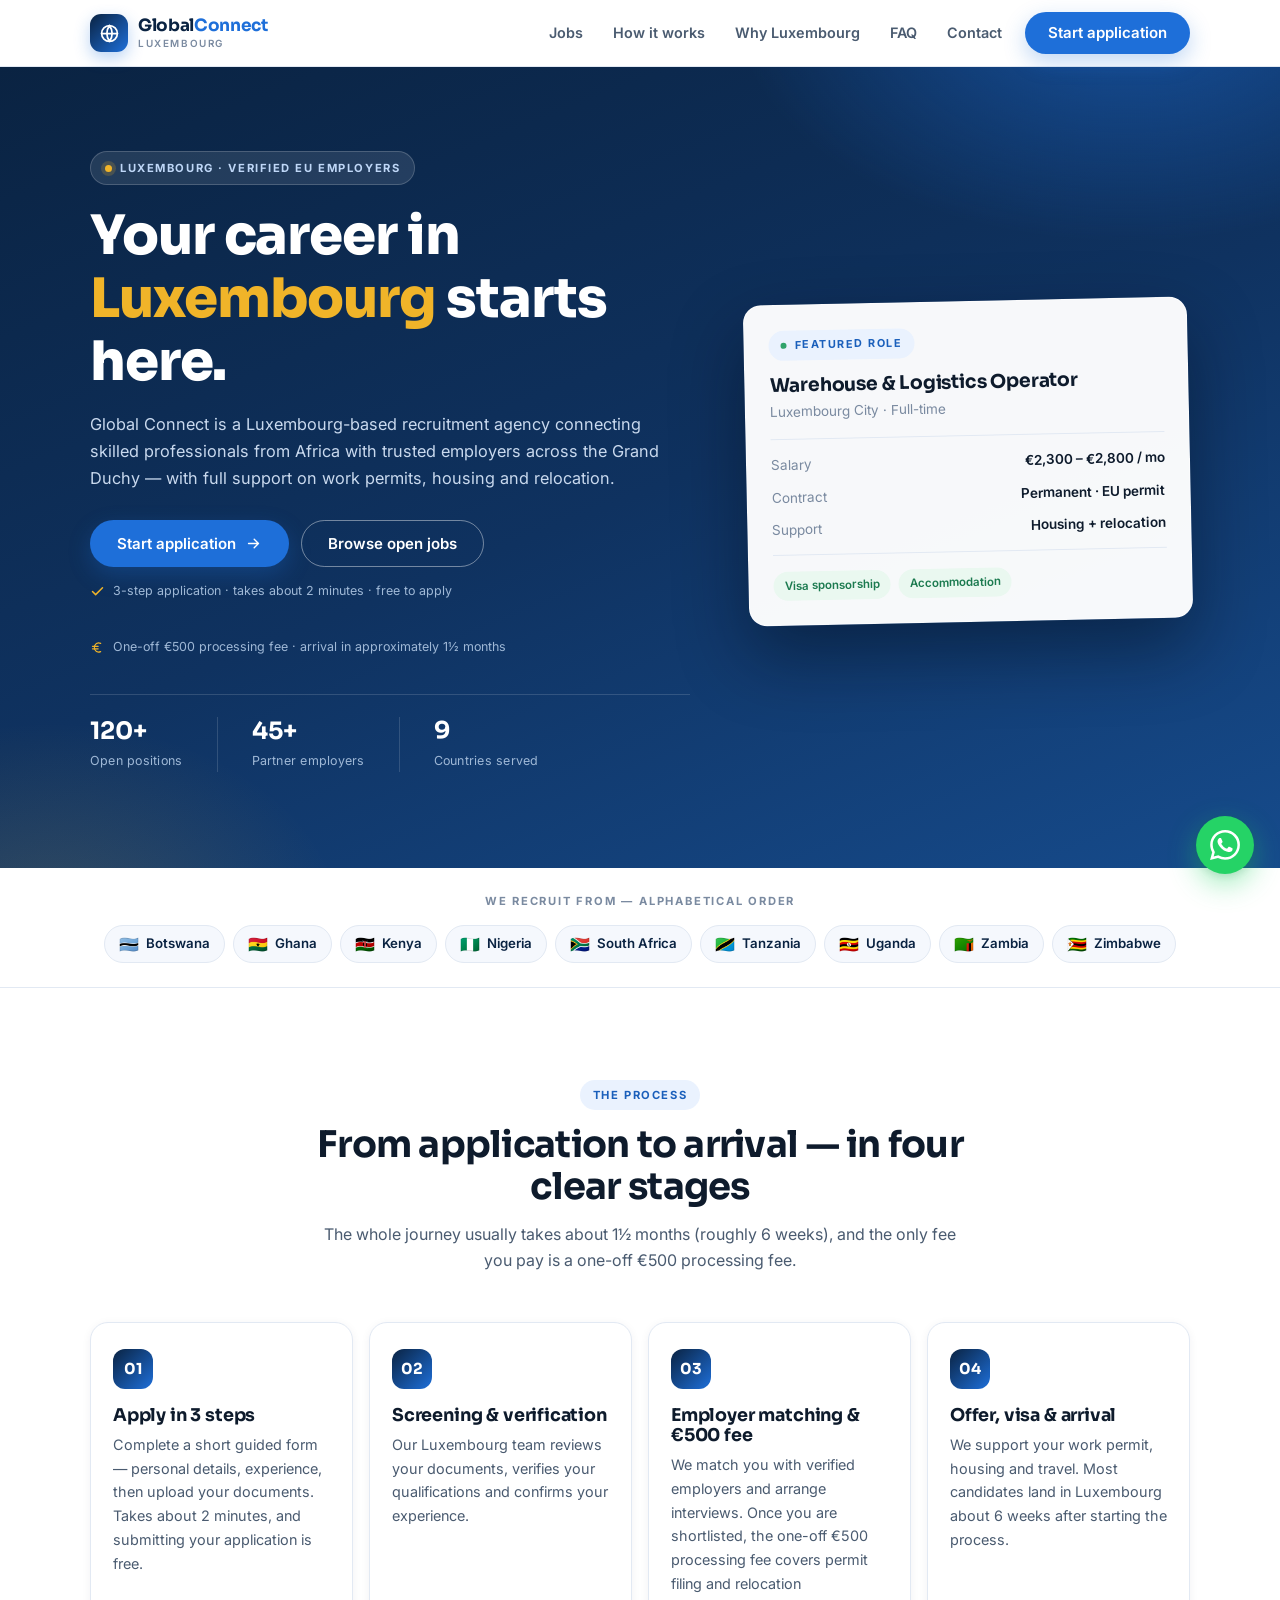
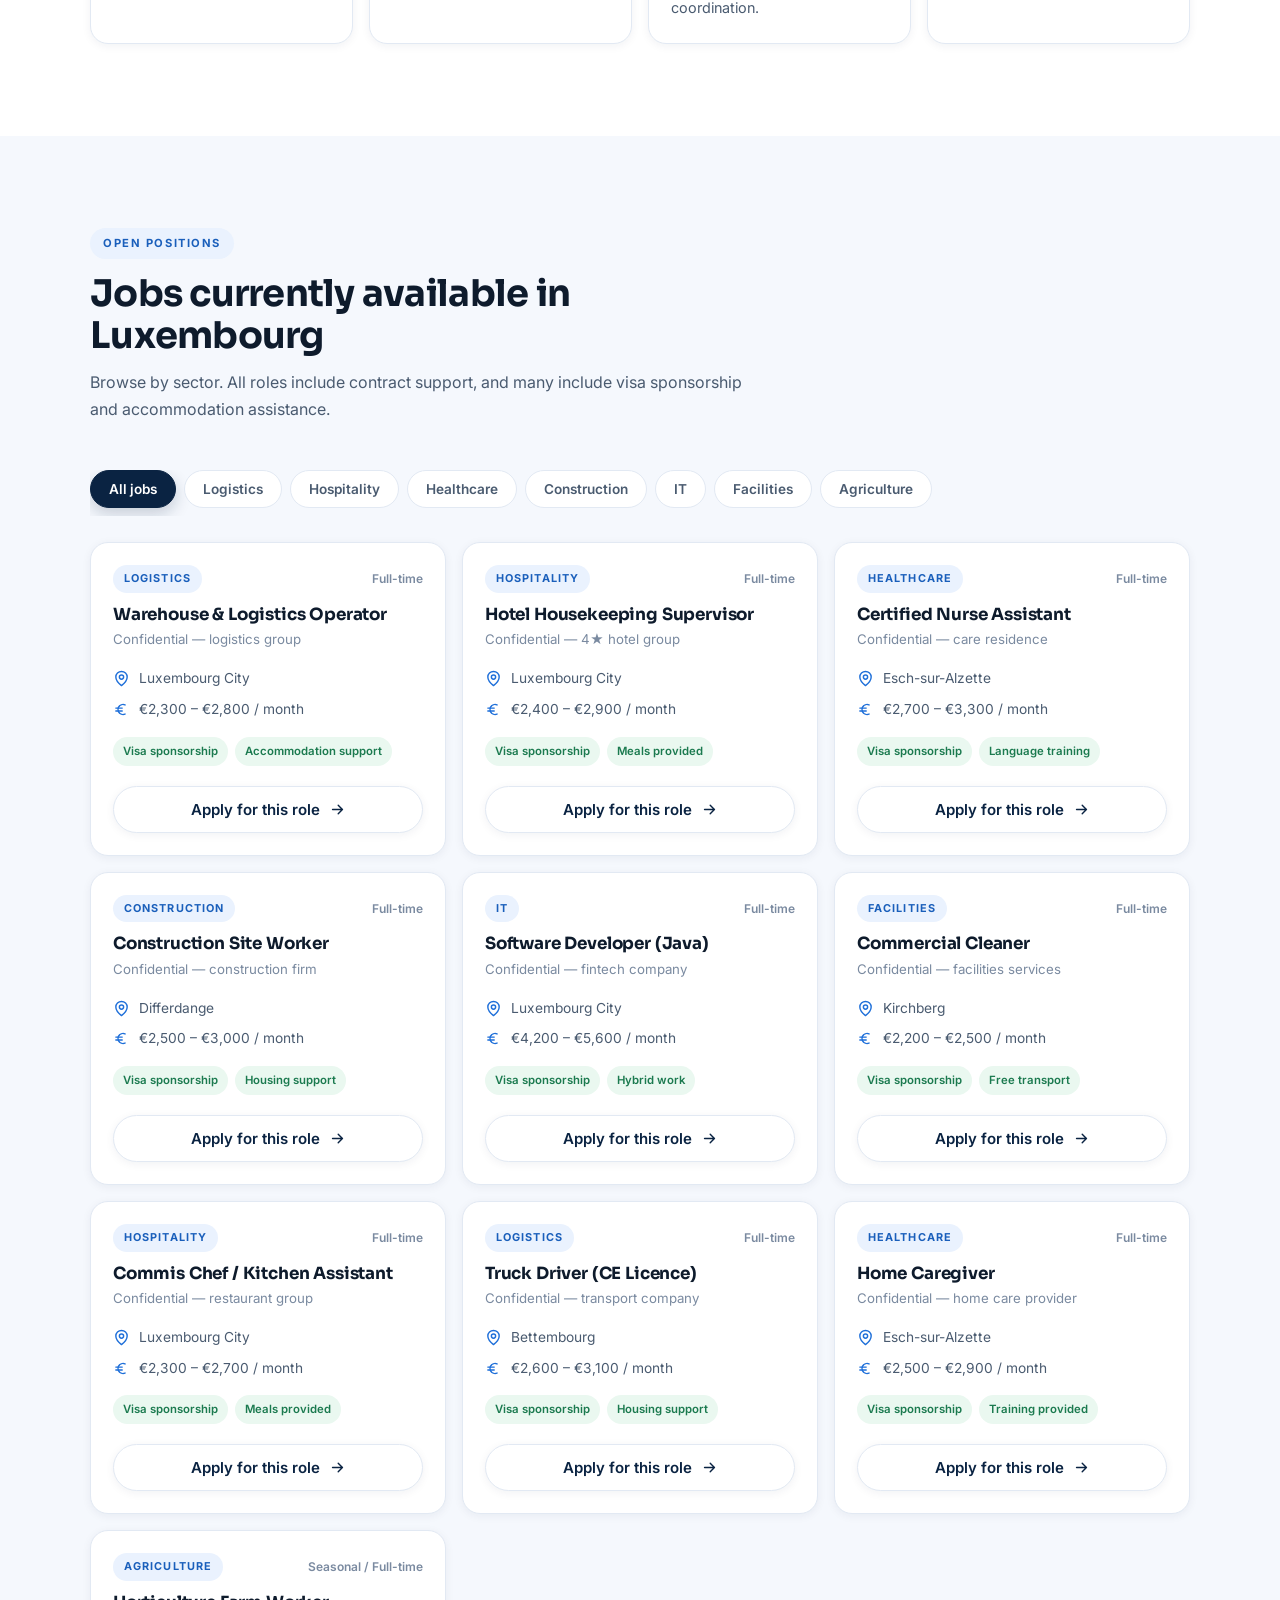
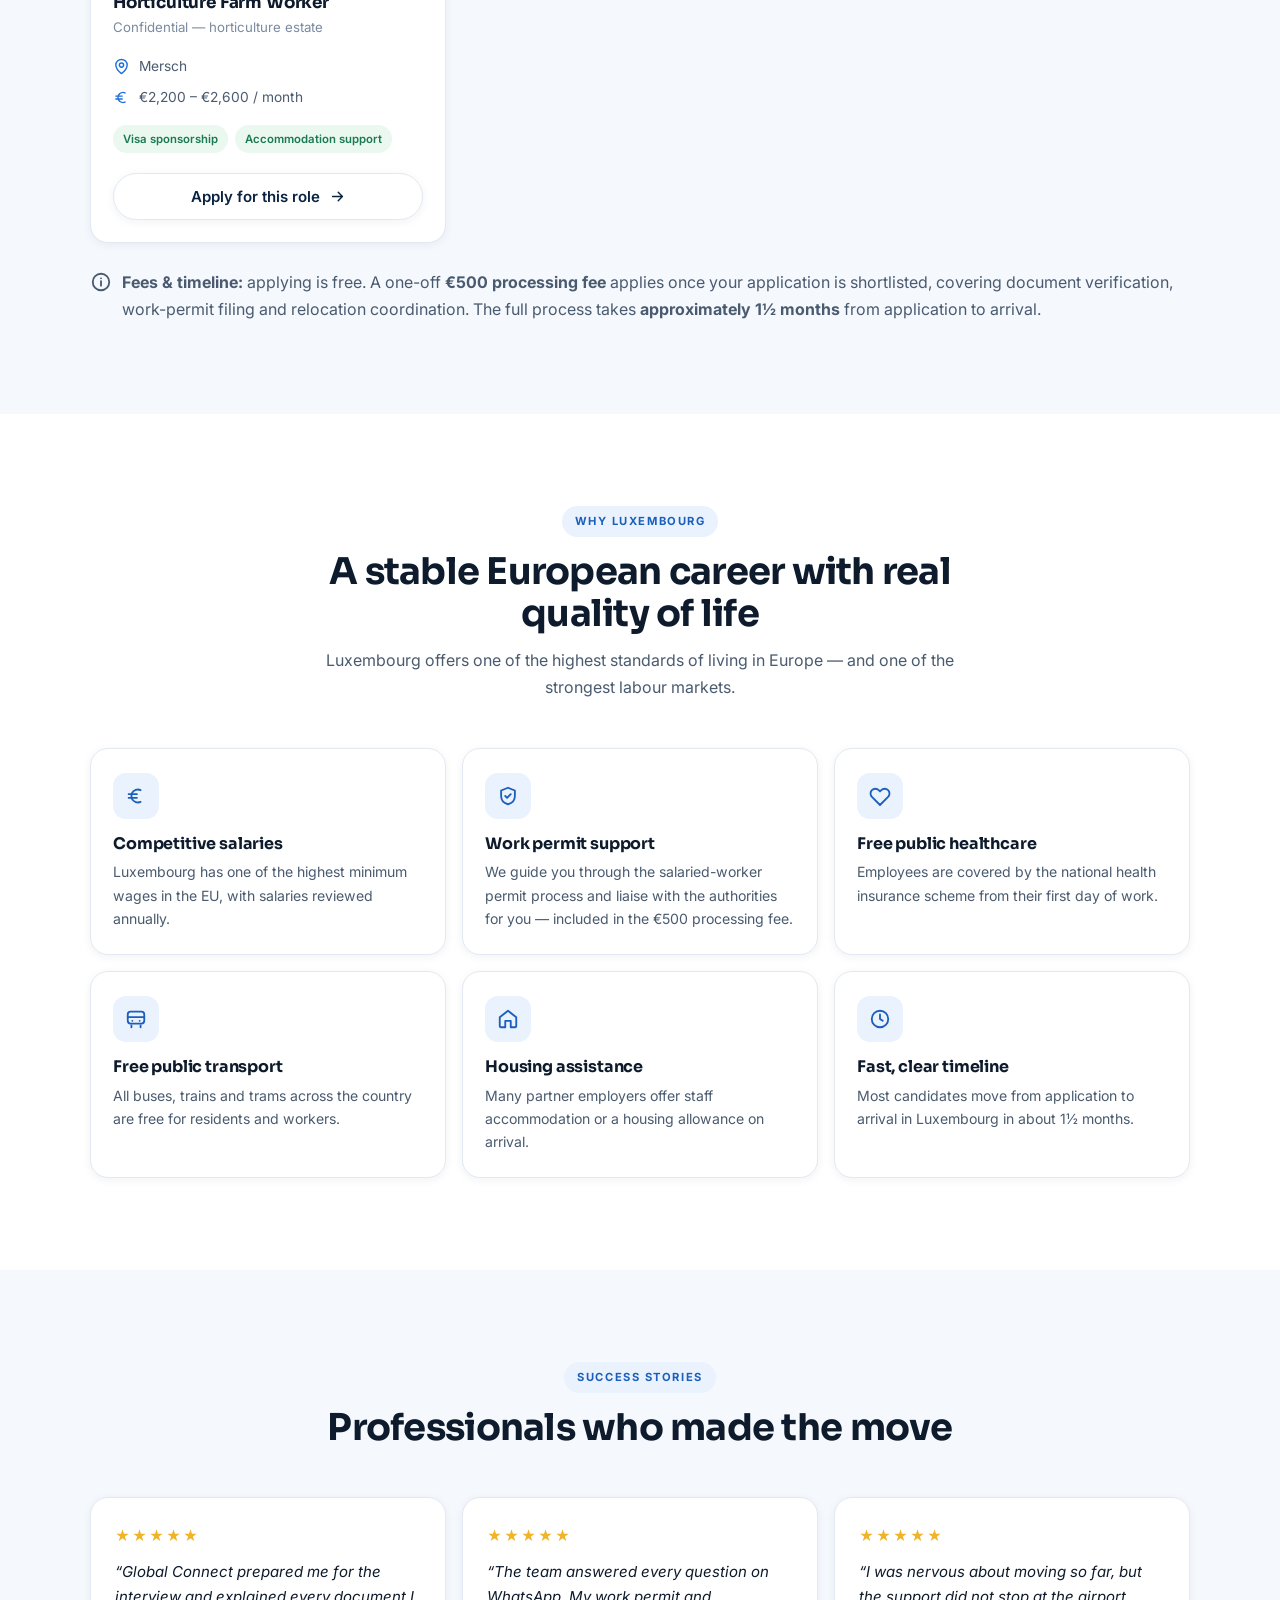
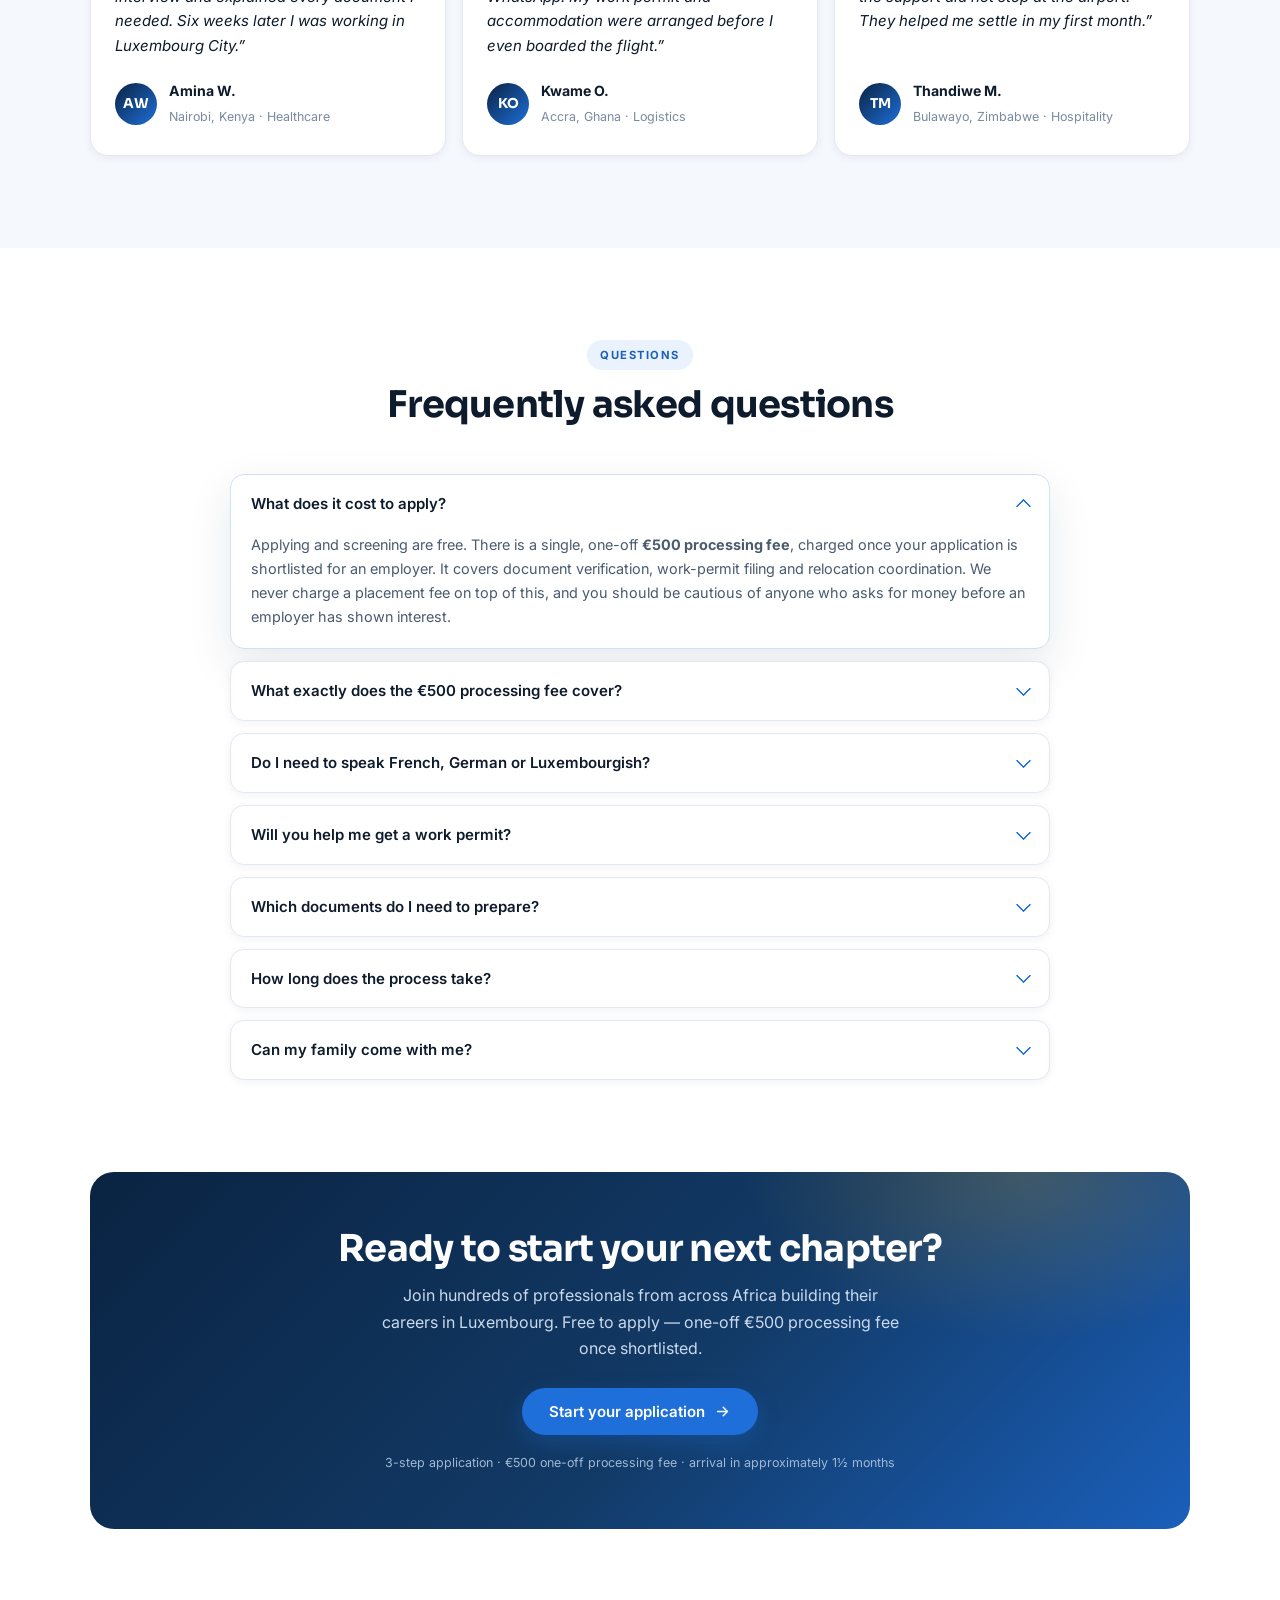
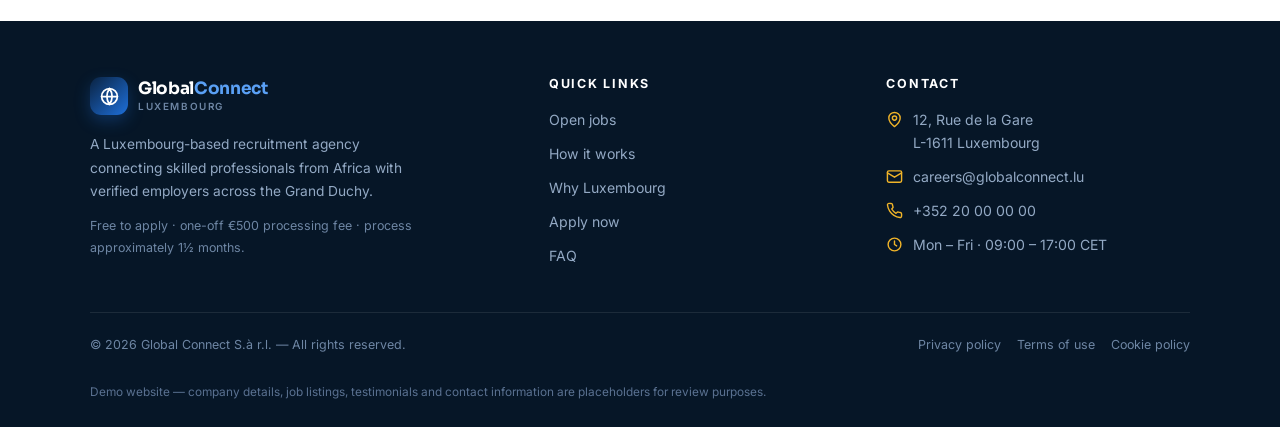
==== commit 40a69e23: "first" ====
--- a/index.html
+++ b/index.html
@@ -3,7 +3,7 @@
 <head>
 <meta charset="UTF-8">
 <meta name="viewport" content="width=device-width, initial-scale=1">
-<meta name="description" content="Global Connect — Luxembourg recruitment agency for professionals from Botswana, Ghana, Kenya, Nigeria, South Africa, Tanzania, Uganda, Zambia and Zimbabwe.">
+<meta name="description" content="Global Connect — Luxembourg recruitment agency for professionals from Botswana, Ghana, Kenya, Nigeria, South Africa, Tanzania, Uganda, Zambia and Zimbabwe. 3-step application, €500 one-off processing fee, arrival in about 6 weeks.">
 <title>Global Connect — Careers in Luxembourg</title>
 <link rel="preconnect" href="https://fonts.googleapis.com">
 <link rel="preconnect" href="https://fonts.gstatic.com" crossorigin>
@@ -76,7 +76,11 @@
         </div>
         <p class="hero-micro">
           <svg class="icon" aria-hidden="true"><use href="#i-check"/></svg>
-          3-step application · takes about 2 minutes · completely free
+          3-step application · takes about 2 minutes · free to apply
+        </p>
+        <p class="hero-micro">
+          <svg class="icon" aria-hidden="true"><use href="#i-euro"/></svg>
+          One-off €500 processing fee · arrival in approximately 1½ months
         </p>
         <ul class="hero-stats">
           <li><strong>120+</strong><span>Open positions</span></li>
@@ -122,13 +126,13 @@
       <div class="section-head center reveal">
         <span class="eyebrow">The process</span>
         <h2>From application to arrival — in four clear stages</h2>
-        <p>We handle the paperwork, verify your documents and prepare you for your new role in Luxembourg.</p>
+        <p>The whole journey usually takes about 1½ months (roughly 6 weeks), and the only fee you pay is a one-off €500 processing fee.</p>
       </div>
       <div class="steps">
         <article class="step reveal">
           <div class="step-num">01</div>
           <h3>Apply in 3 steps</h3>
-          <p>Complete a short guided form — personal details, experience, then upload your documents. Takes about 2 minutes.</p>
+          <p>Complete a short guided form — personal details, experience, then upload your documents. Takes about 2 minutes, and submitting your application is free.</p>
         </article>
         <article class="step reveal">
           <div class="step-num">02</div>
@@ -137,13 +141,13 @@
         </article>
         <article class="step reveal">
           <div class="step-num">03</div>
-          <h3>Employer matching</h3>
-          <p>We match you with verified employers, arrange interviews and help you prepare for every stage.</p>
+          <h3>Employer matching &amp; €500 fee</h3>
+          <p>We match you with verified employers and arrange interviews. Once you are shortlisted, the one-off €500 processing fee covers permit filing and relocation coordination.</p>
         </article>
         <article class="step reveal">
           <div class="step-num">04</div>
-          <h3>Offer, visa &amp; relocation</h3>
-          <p>We support your work permit, housing, travel and your first weeks after arriving in Luxembourg.</p>
+          <h3>Offer, visa &amp; arrival</h3>
+          <p>We support your work permit, housing and travel. Most candidates land in Luxembourg about 6 weeks after starting the process.</p>
         </article>
       </div>
     </div>
@@ -168,6 +172,12 @@
         <button class="filter" data-sector="Agriculture" role="tab" aria-selected="false">Agriculture</button>
       </div>
       <div class="jobs-grid" id="jobsGrid"></div>
+
+      <!-- Fee & timeline note -->
+      <div class="jobs-note" style="margin-top:26px;display:flex;align-items:flex-start;gap:10px;">
+        <svg class="icon" aria-hidden="true" style="flex:none;margin-top:2px;"><use href="#i-info"/></svg>
+        <span><strong>Fees &amp; timeline:</strong> applying is free. A one-off <strong>€500 processing fee</strong> applies once your application is shortlisted, covering document verification, work-permit filing and relocation coordination. The full process takes <strong>approximately 1½ months</strong> from application to arrival.</span>
+      </div>
     </div>
   </section>
 
@@ -188,7 +198,7 @@
         <article class="benefit reveal">
           <div class="benefit-icon"><svg class="icon" aria-hidden="true"><use href="#i-shield"/></svg></div>
           <h3>Work permit support</h3>
-          <p>We guide you through the salaried-worker permit process and liaise with the authorities for you.</p>
+          <p>We guide you through the salaried-worker permit process and liaise with the authorities for you — included in the €500 processing fee.</p>
         </article>
         <article class="benefit reveal">
           <div class="benefit-icon"><svg class="icon" aria-hidden="true"><use href="#i-heart"/></svg></div>
@@ -206,9 +216,9 @@
           <p>Many partner employers offer staff accommodation or a housing allowance on arrival.</p>
         </article>
         <article class="benefit reveal">
-          <div class="benefit-icon"><svg class="icon" aria-hidden="true"><use href="#i-globe"/></svg></div>
-          <h3>Safe &amp; multilingual</h3>
-          <p>A safe, cosmopolitan country where English, French and German are widely spoken at work.</p>
+          <div class="benefit-icon"><svg class="icon" aria-hidden="true"><use href="#i-clock"/></svg></div>
+          <h3>Fast, clear timeline</h3>
+          <p>Most candidates move from application to arrival in Luxembourg in about 1½ months.</p>
         </article>
       </div>
     </div>
@@ -224,7 +234,7 @@
       <div class="quotes">
         <article class="quote reveal">
           <div class="stars" aria-hidden="true">★★★★★</div>
-          <p>“Global Connect prepared me for the interview and explained every document I needed. Three months later I was working in Luxembourg City.”</p>
+          <p>“Global Connect prepared me for the interview and explained every document I needed. Six weeks later I was working in Luxembourg City.”</p>
           <footer><span class="avatar">AW</span><div><strong>Amina W.</strong><small>Nairobi, Kenya · Healthcare</small></div></footer>
         </article>
         <article class="quote reveal">
@@ -250,8 +260,12 @@
       </div>
       <div class="faq-list">
         <details class="faq" open>
-          <summary>Do I have to pay anything to apply?</summary>
-          <div class="faq-body">No. Global Connect is paid by the employers we work with. We never ask candidates for a placement fee, and you should be cautious of anyone who does.</div>
+          <summary>What does it cost to apply?</summary>
+          <div class="faq-body">Applying and screening are free. There is a single, one-off <strong>€500 processing fee</strong>, charged once your application is shortlisted for an employer. It covers document verification, work-permit filing and relocation coordination. We never charge a placement fee on top of this, and you should be cautious of anyone who asks for money before an employer has shown interest.</div>
+        </details>
+        <details class="faq">
+          <summary>What exactly does the €500 processing fee cover?</summary>
+          <div class="faq-body">The €500 is a one-off processing fee that covers verification of your documents and qualifications, preparation and filing of your salaried-worker permit application, liaison with the Luxembourg immigration authorities, and coordination of your housing and arrival. It is the only fee you pay us — there is no recurring charge and no commission taken from your salary.</div>
         </details>
         <details class="faq">
           <summary>Do I need to speak French, German or Luxembourgish?</summary>
@@ -259,7 +273,7 @@
         </details>
         <details class="faq">
           <summary>Will you help me get a work permit?</summary>
-          <div class="faq-body">Yes. Once you have a signed offer, we guide you through the salaried-worker (travailleur salarié) permit application, help you prepare the document file and liaise with the Luxembourg immigration authorities.</div>
+          <div class="faq-body">Yes. Once you have a signed offer, we guide you through the salaried-worker (travailleur salarié) permit application, help you prepare the document file and liaise with the Luxembourg immigration authorities. This support is included in the €500 processing fee.</div>
         </details>
         <details class="faq">
           <summary>Which documents do I need to prepare?</summary>
@@ -267,7 +281,7 @@
         </details>
         <details class="faq">
           <summary>How long does the process take?</summary>
-          <div class="faq-body">From application to arrival, most candidates take between 2 and 4 months. This includes screening, interviews, the permit application and visa processing.</div>
+          <div class="faq-body">Approximately <strong>1½ months (about 6 weeks)</strong> from application to arrival for most candidates. This includes screening, interviews, payment of the €500 processing fee, the permit application and visa processing. Cases needing extra document checks can take a little longer.</div>
         </details>
         <details class="faq">
           <summary>Can my family come with me?</summary>
@@ -282,8 +296,9 @@
     <div class="container">
       <div class="cta-band reveal">
         <h2>Ready to start your next chapter?</h2>
-        <p>Join hundreds of professionals from across Africa building their careers in Luxembourg.</p>
+        <p>Join hundreds of professionals from across Africa building their careers in Luxembourg. Free to apply — one-off €500 processing fee once shortlisted.</p>
         <a href="apply.html" class="btn btn-primary">Start your application <svg class="icon" aria-hidden="true"><use href="#i-arrow"/></svg></a>
+        <p style="font-size:.78rem;margin:18px auto 0;color:#9FB8D6;">3-step application · €500 one-off processing fee · arrival in approximately 1½ months</p>
       </div>
     </div>
   </section>
@@ -299,6 +314,7 @@
           <span class="brand-text">Global<span>Connect</span><small>Luxembourg</small></span>
         </a>
         <p>A Luxembourg-based recruitment agency connecting skilled professionals from Africa with verified employers across the Grand Duchy.</p>
+        <p style="font-size:.78rem;color:#6E86A4;margin-top:12px;">Free to apply · one-off €500 processing fee · process approximately 1½ months.</p>
       </div>
       <div class="footer-col">
         <h4>Quick links</h4>
